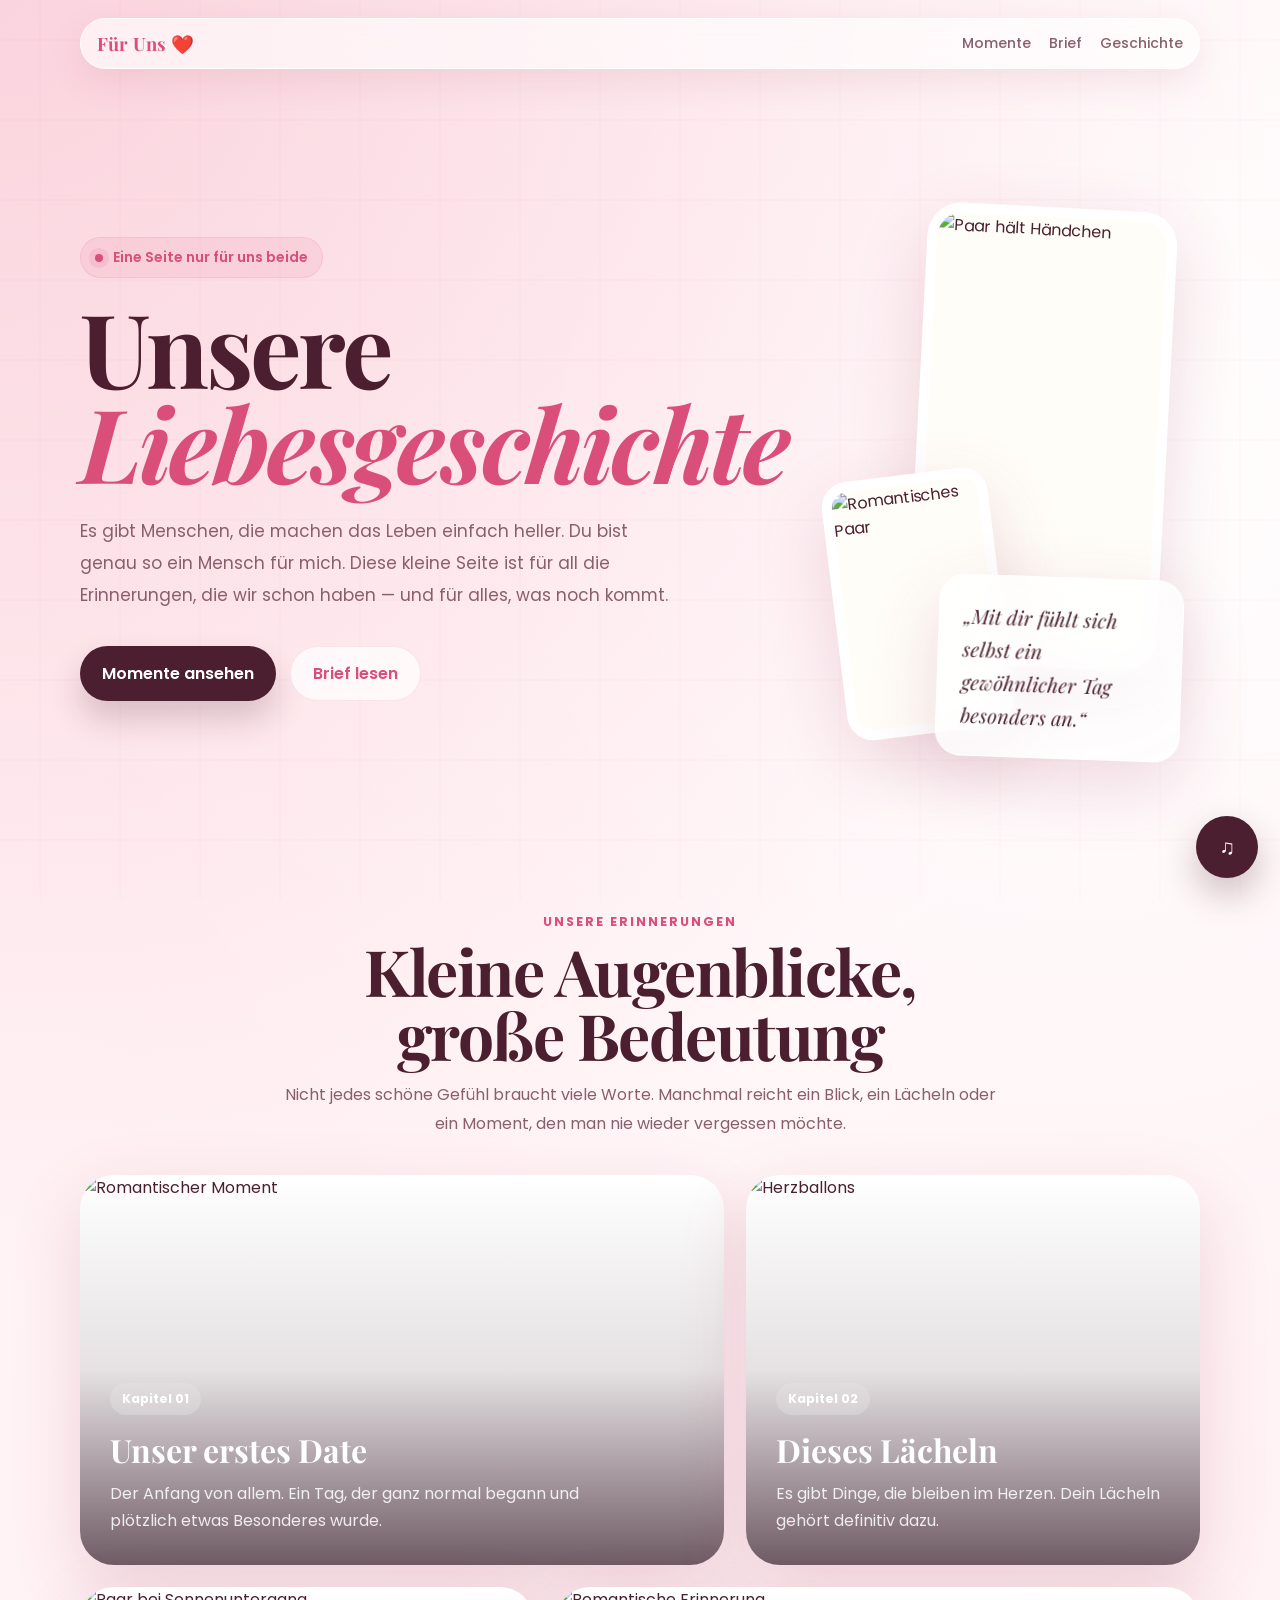
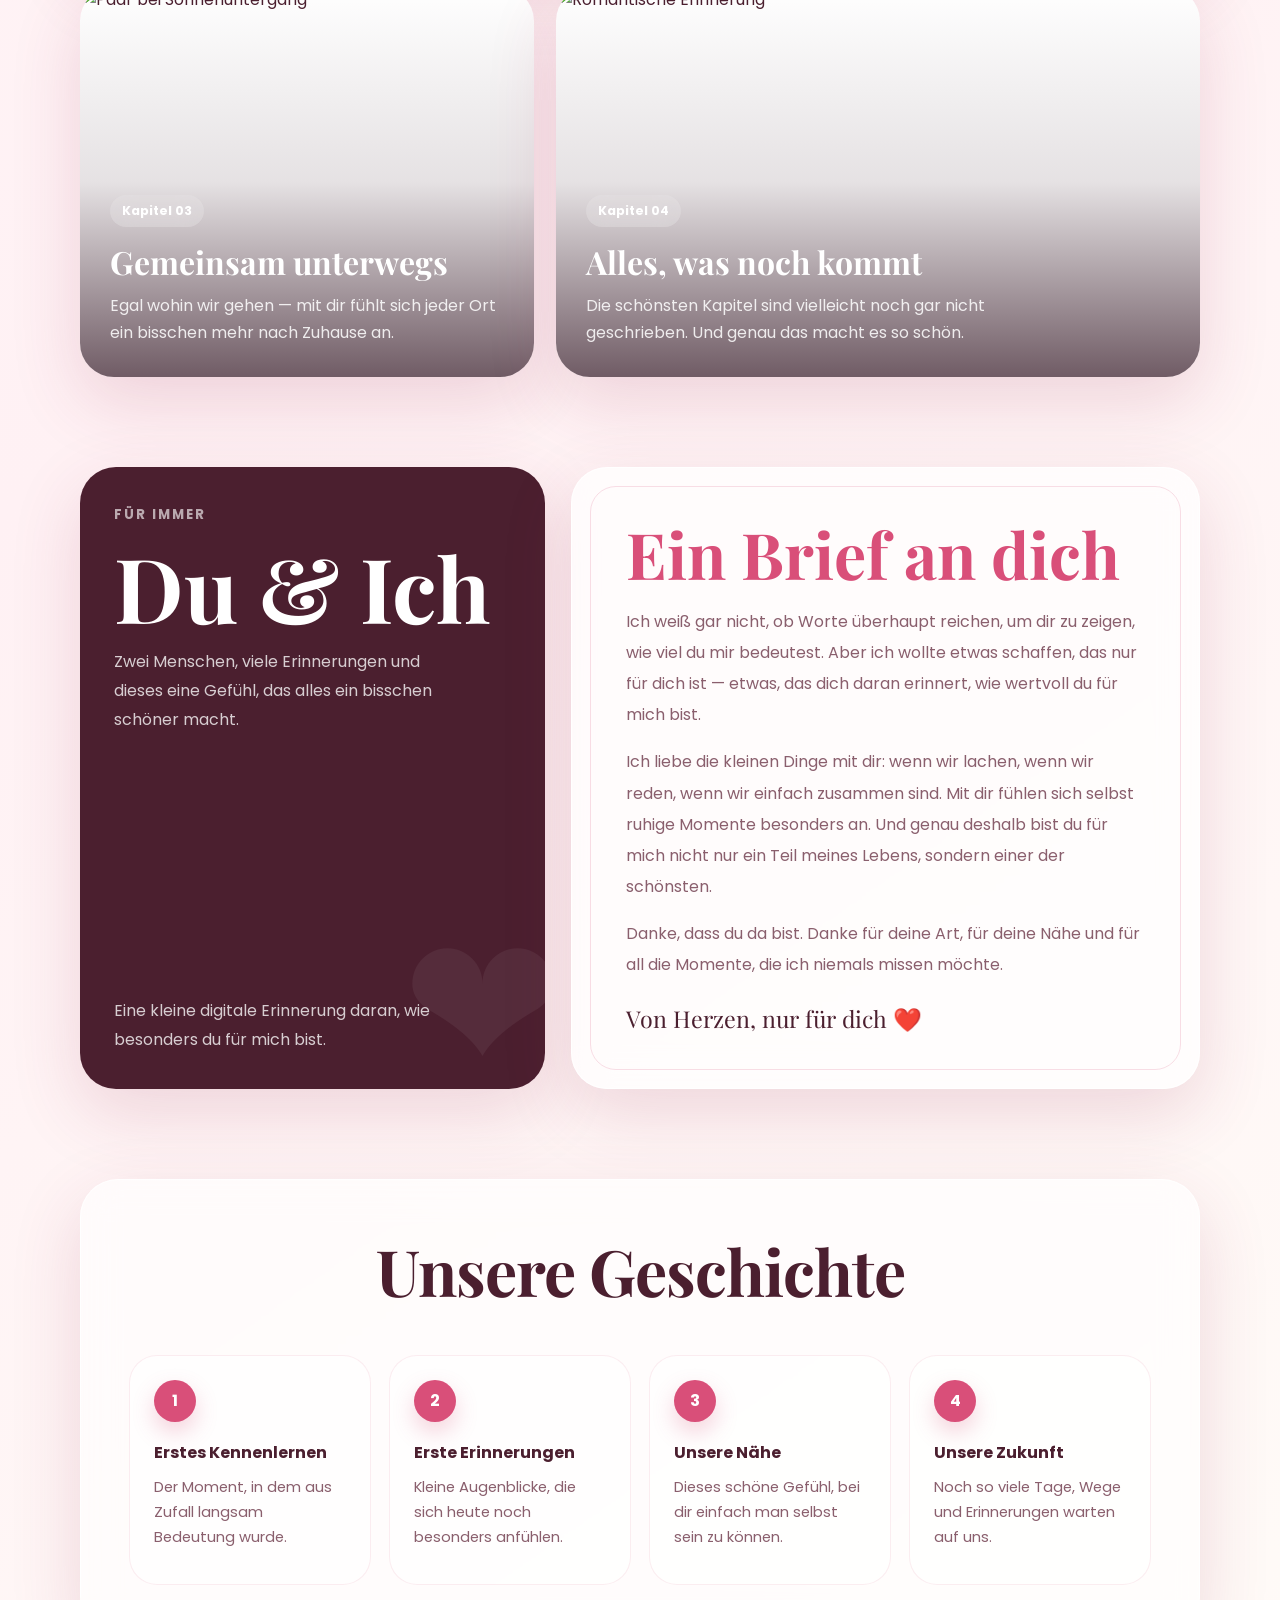
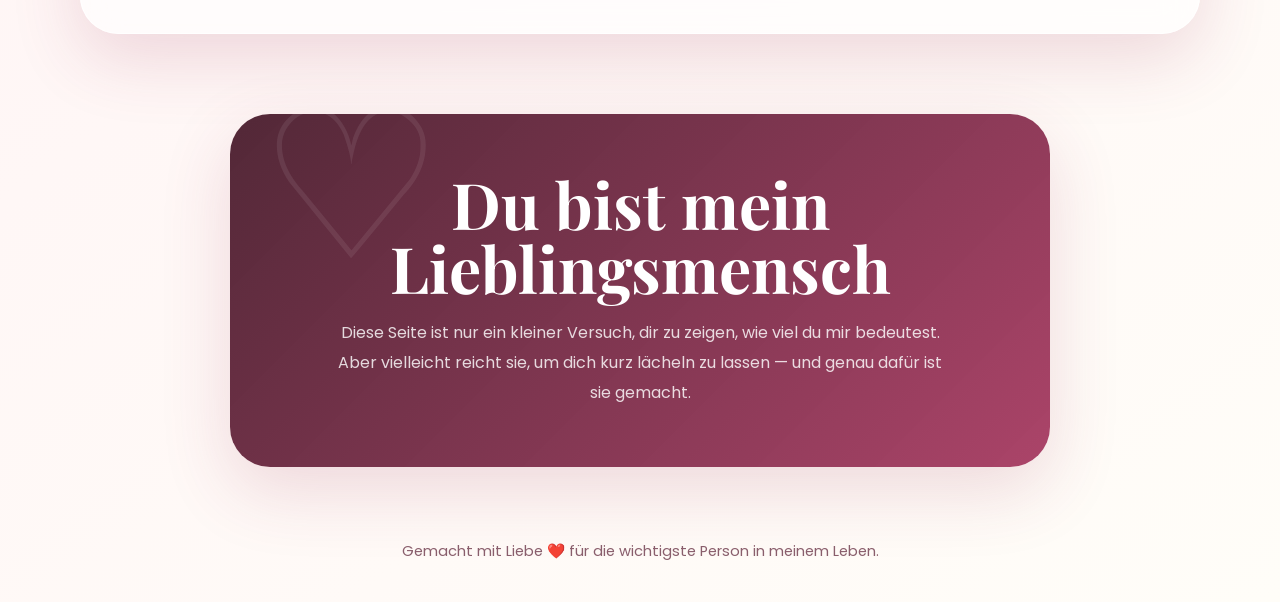
==== index.html @ 3ebf83e0 "Add files via upload" ====
<!DOCTYPE html>
<html lang="de">
<head>
  <meta charset="UTF-8" />
  <meta name="viewport" content="width=device-width, initial-scale=1.0" />
  <title>Für Uns</title>

  <link rel="preconnect" href="https://fonts.googleapis.com">
  <link rel="preconnect" href="https://fonts.gstatic.com" crossorigin>
  <link href="https://fonts.googleapis.com/css2?family=Playfair+Display:wght@500;600;700&family=Poppins:wght@300;400;500;600&display=swap" rel="stylesheet">
  <link rel="stylesheet" href="./style.css">
</head>
<body>

  <div class="hearts" id="hearts"></div>

  <main class="page">
    <nav class="nav">
      <div class="brand">Für Uns ❤️</div>
      <div class="links">
        <a href="#momente">Momente</a>
        <a href="#brief">Brief</a>
        <a href="#geschichte">Geschichte</a>
      </div>
    </nav>

    <section class="hero">
      <div class="hero-text">
        <div class="small-title">Eine Seite nur für uns beide</div>
        <h1>Unsere <span>Liebesgeschichte</span></h1>
        <p>
          Es gibt Menschen, die machen das Leben einfach heller. Du bist genau so ein Mensch für mich.
          Diese kleine Seite ist für all die Erinnerungen, die wir schon haben — und für alles, was noch kommt.
        </p>
        <div class="hero-buttons">
          <a href="#momente" class="button primary">Momente ansehen</a>
          <a href="#brief" class="button secondary">Brief lesen</a>
        </div>
      </div>

      <div class="hero-visual" aria-label="Romantische Bildercollage">
        <div class="photo-main">
          <img src="https://images.unsplash.com/photo-1516589178581-6cd7833ae3b2?q=80&w=1200&auto=format&fit=crop" alt="Paar hält Händchen">
        </div>
        <div class="photo-small">
          <img src="https://images.unsplash.com/photo-1494774157365-9e04c6720e47?q=80&w=1200&auto=format&fit=crop" alt="Romantisches Paar">
        </div>
        <div class="quote-card">
          <p>„Mit dir fühlt sich selbst ein gewöhnlicher Tag besonders an.“</p>
        </div>
      </div>
    </section>

    <section id="momente" class="section-head">
      <div class="label">Unsere Erinnerungen</div>
      <h2>Kleine Augenblicke, große Bedeutung</h2>
      <p>
        Nicht jedes schöne Gefühl braucht viele Worte. Manchmal reicht ein Blick, ein Lächeln oder ein Moment,
        den man nie wieder vergessen möchte.
      </p>
    </section>

    <section class="memories">
      <article class="memory">
        <img src="https://images.unsplash.com/photo-1524504388940-b1c1722653e1?q=80&w=1200&auto=format&fit=crop" alt="Romantischer Moment">
        <div class="memory-content">
          <span>Kapitel 01</span>
          <h3>Unser erstes Date</h3>
          <p>Der Anfang von allem. Ein Tag, der ganz normal begann und plötzlich etwas Besonderes wurde.</p>
        </div>
      </article>

      <article class="memory">
        <img src="https://images.unsplash.com/photo-1518199266791-5375a83190b7?q=80&w=1200&auto=format&fit=crop" alt="Herzballons">
        <div class="memory-content">
          <span>Kapitel 02</span>
          <h3>Dieses Lächeln</h3>
          <p>Es gibt Dinge, die bleiben im Herzen. Dein Lächeln gehört definitiv dazu.</p>
        </div>
      </article>

      <article class="memory">
        <img src="https://images.unsplash.com/photo-1501901609772-df0848060b33?q=80&w=1200&auto=format&fit=crop" alt="Paar bei Sonnenuntergang">
        <div class="memory-content">
          <span>Kapitel 03</span>
          <h3>Gemeinsam unterwegs</h3>
          <p>Egal wohin wir gehen — mit dir fühlt sich jeder Ort ein bisschen mehr nach Zuhause an.</p>
        </div>
      </article>

      <article class="memory">
        <img src="https://images.unsplash.com/photo-1519741497674-611481863552?q=80&w=1200&auto=format&fit=crop" alt="Romantische Erinnerung">
        <div class="memory-content">
          <span>Kapitel 04</span>
          <h3>Alles, was noch kommt</h3>
          <p>Die schönsten Kapitel sind vielleicht noch gar nicht geschrieben. Und genau das macht es so schön.</p>
        </div>
      </article>
    </section>

    <section id="brief" class="letter-wrap">
      <aside class="date-card">
        <div>
          <small>Für immer</small>
          <h2>Du & Ich</h2>
          <p>
            Zwei Menschen, viele Erinnerungen und dieses eine Gefühl, das alles ein bisschen schöner macht.
          </p>
        </div>
        <p>Eine kleine digitale Erinnerung daran, wie besonders du für mich bist.</p>
      </aside>

      <article class="letter">
        <h2>Ein Brief an dich</h2>
        <p>
          Ich weiß gar nicht, ob Worte überhaupt reichen, um dir zu zeigen, wie viel du mir bedeutest.
          Aber ich wollte etwas schaffen, das nur für dich ist — etwas, das dich daran erinnert,
          wie wertvoll du für mich bist.
        </p>
        <p>
          Ich liebe die kleinen Dinge mit dir: wenn wir lachen, wenn wir reden, wenn wir einfach zusammen sind.
          Mit dir fühlen sich selbst ruhige Momente besonders an. Und genau deshalb bist du für mich nicht nur ein Teil meines Lebens,
          sondern einer der schönsten.
        </p>
        <p>
          Danke, dass du da bist. Danke für deine Art, für deine Nähe und für all die Momente,
          die ich niemals missen möchte.
        </p>
        <div class="signature">Von Herzen, nur für dich ❤️</div>
      </article>
    </section>

    <section id="geschichte" class="timeline">
      <h2>Unsere Geschichte</h2>
      <div class="steps">
        <div class="step">
          <strong>1</strong>
          <h3>Erstes Kennenlernen</h3>
          <p>Der Moment, in dem aus Zufall langsam Bedeutung wurde.</p>
        </div>
        <div class="step">
          <strong>2</strong>
          <h3>Erste Erinnerungen</h3>
          <p>Kleine Augenblicke, die sich heute noch besonders anfühlen.</p>
        </div>
        <div class="step">
          <strong>3</strong>
          <h3>Unsere Nähe</h3>
          <p>Dieses schöne Gefühl, bei dir einfach man selbst sein zu können.</p>
        </div>
        <div class="step">
          <strong>4</strong>
          <h3>Unsere Zukunft</h3>
          <p>Noch so viele Tage, Wege und Erinnerungen warten auf uns.</p>
        </div>
      </div>
    </section>

    <section class="final-message">
      <h2>Du bist mein Lieblingsmensch</h2>
      <p>
        Diese Seite ist nur ein kleiner Versuch, dir zu zeigen, wie viel du mir bedeutest.
        Aber vielleicht reicht sie, um dich kurz lächeln zu lassen — und genau dafür ist sie gemacht.
      </p>
    </section>

    <footer>
      Gemacht mit Liebe ❤️ für die wichtigste Person in meinem Leben.
    </footer>
  </main>

  <button class="music-btn" id="musicBtn" onclick="toggleMusic()" aria-label="Musik abspielen oder pausieren">♫</button>

  <audio id="bgMusic" loop>
    <!-- Beispiel: <source src="musik.mp3" type="audio/mp3"> -->
    <source src="" type="audio/mp3">
  </audio>

<script src="./script.js"></script>

</body>
</html>
---- style.css ----
* {
      margin: 0;
      padding: 0;
      box-sizing: border-box;
    }

    :root {
      --bg: #fff7f8;
      --cream: #fffdf8;
      --rose: #f7b7c8;
      --rose-dark: #d94f79;
      --wine: #4b1f2f;
      --muted: #8a5f6d;
      --card: rgba(255, 255, 255, 0.72);
      --line: rgba(217, 79, 121, 0.18);
      --shadow: 0 24px 70px rgba(150, 45, 82, 0.16);
    }

    html {
      scroll-behavior: smooth;
    }

    body {
      font-family: 'Poppins', sans-serif;
      color: var(--wine);
      background:
        radial-gradient(circle at top left, rgba(247,183,200,0.55), transparent 32%),
        radial-gradient(circle at 85% 12%, rgba(255,255,255,0.9), transparent 30%),
        linear-gradient(145deg, #fff7f8 0%, #fff1f4 45%, #fffdf8 100%);
      min-height: 100vh;
      overflow-x: hidden;
    }

    body::before {
      content: "";
      position: fixed;
      inset: 0;
      background-image: url("data:image/svg+xml,%3Csvg width='80' height='80' viewBox='0 0 80 80' xmlns='http://www.w3.org/2000/svg'%3E%3Cg fill='none' stroke='%23d94f79' stroke-opacity='0.08'%3E%3Cpath d='M0 40h80M40 0v80'/%3E%3C/g%3E%3C/svg%3E");
      pointer-events: none;
      opacity: 0.65;
      z-index: 0;
    }

    .hearts {
      position: fixed;
      inset: 0;
      pointer-events: none;
      overflow: hidden;
      z-index: 1;
    }

    .heart {
      position: absolute;
      bottom: -50px;
      color: rgba(217, 79, 121, 0.28);
      animation: heartFloat linear forwards;
      filter: blur(0.1px);
    }

    @keyframes heartFloat {
      0% {
        transform: translateY(0) translateX(0) scale(0.7) rotate(0deg);
        opacity: 0;
      }
      14% { opacity: 1; }
      100% {
        transform: translateY(-110vh) translateX(var(--move)) scale(1.35) rotate(35deg);
        opacity: 0;
      }
    }

    .page {
      width: min(1120px, 92%);
      margin: 0 auto;
      position: relative;
      z-index: 2;
    }

    .nav {
      position: sticky;
      top: 18px;
      z-index: 10;
      margin-top: 18px;
      padding: 12px 16px;
      display: flex;
      justify-content: space-between;
      align-items: center;
      border-radius: 999px;
      background: rgba(255, 255, 255, 0.62);
      backdrop-filter: blur(18px);
      border: 1px solid rgba(255,255,255,0.85);
      box-shadow: 0 12px 35px rgba(150,45,82,0.10);
    }

    .brand {
      font-family: 'Playfair Display', serif;
      color: var(--rose-dark);
      font-size: 1.15rem;
      font-weight: 700;
      letter-spacing: 0.2px;
    }

    .links {
      display: flex;
      gap: 18px;
      font-size: 0.88rem;
    }

    .links a {
      text-decoration: none;
      color: var(--muted);
      font-weight: 500;
      transition: 0.25s ease;
    }

    .links a:hover {
      color: var(--rose-dark);
    }

    .hero {
      min-height: calc(100vh - 90px);
      display: grid;
      grid-template-columns: 1.05fr 0.95fr;
      align-items: center;
      gap: 46px;
      padding: 72px 0 82px;
    }

    .hero-text {
      animation: fadeUp 0.9s ease both;
    }

    .small-title {
      display: inline-flex;
      align-items: center;
      gap: 10px;
      padding: 9px 14px;
      background: rgba(217,79,121,0.09);
      border: 1px solid rgba(217,79,121,0.12);
      border-radius: 999px;
      color: var(--rose-dark);
      font-size: 0.88rem;
      font-weight: 600;
      margin-bottom: 22px;
    }

    .small-title::before {
      content: "";
      width: 8px;
      height: 8px;
      border-radius: 50%;
      background: var(--rose-dark);
      box-shadow: 0 0 0 6px rgba(217,79,121,0.12);
    }

    h1 {
      font-family: 'Playfair Display', serif;
      font-size: clamp(3.6rem, 8vw, 7.6rem);
      line-height: 0.92;
      letter-spacing: -3px;
      color: var(--wine);
      margin-bottom: 26px;
    }

    h1 span {
      display: block;
      color: var(--rose-dark);
      font-style: italic;
    }

    .hero-text p {
      max-width: 600px;
      font-size: 1.06rem;
      line-height: 1.9;
      color: var(--muted);
      margin-bottom: 34px;
    }

    .hero-buttons {
      display: flex;
      gap: 14px;
      flex-wrap: wrap;
    }

    .button {
      border: 0;
      text-decoration: none;
      cursor: pointer;
      border-radius: 999px;
      padding: 14px 22px;
      font-weight: 600;
      transition: 0.25s ease;
      display: inline-flex;
      align-items: center;
      gap: 9px;
    }

    .button.primary {
      background: var(--wine);
      color: white;
      box-shadow: 0 18px 32px rgba(75,31,47,0.20);
    }

    .button.secondary {
      background: rgba(255,255,255,0.72);
      color: var(--rose-dark);
      border: 1px solid rgba(217,79,121,0.12);
    }

    .button:hover {
      transform: translateY(-3px);
    }

    .hero-visual {
      position: relative;
      min-height: 600px;
      animation: fadeIn 1.1s ease both 0.2s;
    }

    .photo-main,
    .photo-small,
    .quote-card {
      position: absolute;
      background: var(--cream);
      box-shadow: var(--shadow);
      border: 10px solid #fff;
    }

    .photo-main {
      width: 72%;
      height: 460px;
      right: 4%;
      top: 38px;
      border-radius: 34px;
      overflow: hidden;
      transform: rotate(3deg);
    }

    .photo-main img,
    .photo-small img {
      width: 100%;
      height: 100%;
      object-fit: cover;
      display: block;
    }

    .photo-small {
      width: 48%;
      height: 260px;
      left: 0;
      bottom: 35px;
      border-radius: 26px;
      overflow: hidden;
      transform: rotate(-7deg);
    }

    .quote-card {
      width: 245px;
      right: 0;
      bottom: 10px;
      border-radius: 26px;
      padding: 24px;
      border-width: 1px;
      background: rgba(255,255,255,0.78);
      backdrop-filter: blur(16px);
      transform: rotate(2deg);
    }

    .quote-card p {
      color: var(--wine);
      line-height: 1.65;
      font-family: 'Playfair Display', serif;
      font-size: 1.25rem;
      font-style: italic;
    }

    .section-head {
      margin: 34px auto 36px;
      text-align: center;
      max-width: 720px;
    }

    .section-head .label {
      color: var(--rose-dark);
      font-weight: 700;
      text-transform: uppercase;
      letter-spacing: 2px;
      font-size: 0.78rem;
    }

    .section-head h2 {
      margin-top: 8px;
      font-family: 'Playfair Display', serif;
      font-size: clamp(2.4rem, 5vw, 4.7rem);
      line-height: 1;
      letter-spacing: -1.5px;
    }

    .section-head p {
      margin-top: 14px;
      color: var(--muted);
      line-height: 1.8;
    }

    .memories {
      display: grid;
      grid-template-columns: repeat(12, 1fr);
      gap: 22px;
      margin-bottom: 90px;
    }

    .memory {
      min-height: 390px;
      border-radius: 34px;
      overflow: hidden;
      position: relative;
      box-shadow: var(--shadow);
      background: #fff;
      isolation: isolate;
    }

    .memory:nth-child(1) { grid-column: span 7; }
    .memory:nth-child(2) { grid-column: span 5; }
    .memory:nth-child(3) { grid-column: span 5; }
    .memory:nth-child(4) { grid-column: span 7; }

    .memory img {
      position: absolute;
      inset: 0;
      width: 100%;
      height: 100%;
      object-fit: cover;
      transition: transform 0.7s ease;
      z-index: -2;
    }

    .memory::before {
      content: "";
      position: absolute;
      inset: 0;
      background: linear-gradient(to top, rgba(44,14,28,0.68), rgba(44,14,28,0.12), transparent);
      z-index: -1;
    }

    .memory:hover img {
      transform: scale(1.07);
    }

    .memory-content {
      height: 100%;
      display: flex;
      flex-direction: column;
      justify-content: flex-end;
      padding: 30px;
      color: white;
    }

    .memory-content span {
      width: fit-content;
      padding: 7px 12px;
      border-radius: 999px;
      background: rgba(255,255,255,0.18);
      backdrop-filter: blur(12px);
      font-size: 0.78rem;
      font-weight: 700;
      margin-bottom: 13px;
    }

    .memory-content h3 {
      font-family: 'Playfair Display', serif;
      font-size: 2rem;
      margin-bottom: 9px;
    }

    .memory-content p {
      max-width: 470px;
      color: rgba(255,255,255,0.86);
      line-height: 1.7;
    }

    .letter-wrap {
      margin: 20px 0 90px;
      display: grid;
      grid-template-columns: 0.85fr 1.15fr;
      gap: 26px;
      align-items: stretch;
    }

    .date-card {
      border-radius: 36px;
      padding: 34px;
      background: var(--wine);
      color: white;
      box-shadow: var(--shadow);
      position: relative;
      overflow: hidden;
      min-height: 430px;
      display: flex;
      flex-direction: column;
      justify-content: space-between;
    }

    .date-card::after {
      content: "❤";
      position: absolute;
      right: -18px;
      bottom: -60px;
      font-size: 12rem;
      color: rgba(255,255,255,0.06);
    }

    .date-card small {
      color: rgba(255,255,255,0.62);
      text-transform: uppercase;
      letter-spacing: 2px;
      font-weight: 700;
    }

    .date-card h2 {
      font-family: 'Playfair Display', serif;
      font-size: clamp(3.4rem, 7vw, 5.6rem);
      line-height: 0.92;
      margin: 20px 0;
    }

    .date-card p {
      color: rgba(255,255,255,0.78);
      line-height: 1.8;
      max-width: 320px;
    }

    .letter {
      border-radius: 36px;
      padding: clamp(30px, 5vw, 54px);
      background: rgba(255,255,255,0.72);
      backdrop-filter: blur(18px);
      border: 1px solid rgba(255,255,255,0.86);
      box-shadow: var(--shadow);
      position: relative;
    }

    .letter::before {
      content: "";
      position: absolute;
      inset: 18px;
      border: 1px solid var(--line);
      border-radius: 26px;
      pointer-events: none;
    }

    .letter h2 {
      font-family: 'Playfair Display', serif;
      font-size: clamp(2.4rem, 5vw, 4.2rem);
      line-height: 1;
      margin-bottom: 20px;
      color: var(--rose-dark);
    }

    .letter p {
      color: var(--muted);
      line-height: 1.95;
      margin-bottom: 16px;
      position: relative;
      z-index: 1;
    }

    .signature {
      margin-top: 22px;
      font-family: 'Playfair Display', serif;
      font-size: 1.45rem;
      color: var(--wine);
      position: relative;
      z-index: 1;
    }

    .timeline {
      margin: 0 0 80px;
      padding: 48px;
      border-radius: 38px;
      background: rgba(255,255,255,0.62);
      backdrop-filter: blur(18px);
      border: 1px solid rgba(255,255,255,0.84);
      box-shadow: var(--shadow);
    }

    .timeline h2 {
      font-family: 'Playfair Display', serif;
      text-align: center;
      font-size: clamp(2.5rem, 5vw, 4.6rem);
      margin-bottom: 42px;
      letter-spacing: -1px;
    }

    .steps {
      display: grid;
      grid-template-columns: repeat(4, 1fr);
      gap: 18px;
    }

    .step {
      position: relative;
      padding: 24px;
      min-height: 230px;
      border-radius: 28px;
      background: rgba(255,255,255,0.68);
      border: 1px solid rgba(217,79,121,0.10);
    }

    .step strong {
      display: grid;
      place-items: center;
      width: 42px;
      height: 42px;
      border-radius: 50%;
      color: white;
      background: var(--rose-dark);
      margin-bottom: 18px;
      box-shadow: 0 10px 22px rgba(217,79,121,0.25);
    }

    .step h3 {
      font-size: 1rem;
      color: var(--wine);
      margin-bottom: 10px;
    }

    .step p {
      color: var(--muted);
      line-height: 1.7;
      font-size: 0.92rem;
    }

    .final-message {
      margin: 0 auto 74px;
      text-align: center;
      max-width: 820px;
      padding: 58px 30px;
      border-radius: 40px;
      background: linear-gradient(135deg, rgba(75,31,47,0.96), rgba(164,52,92,0.92));
      color: white;
      box-shadow: var(--shadow);
      position: relative;
      overflow: hidden;
    }

    .final-message::before {
      content: "♡";
      position: absolute;
      left: 28px;
      top: -32px;
      color: rgba(255,255,255,0.08);
      font-size: 13rem;
      line-height: 1;
    }

    .final-message h2 {
      font-family: 'Playfair Display', serif;
      font-size: clamp(2.5rem, 5vw, 4.5rem);
      line-height: 1;
      margin-bottom: 18px;
      position: relative;
    }

    .final-message p {
      color: rgba(255,255,255,0.82);
      line-height: 1.9;
      position: relative;
      max-width: 620px;
      margin: auto;
    }

    footer {
      text-align: center;
      color: var(--muted);
      padding: 0 0 40px;
      font-size: 0.92rem;
    }

    .music-btn {
      position: fixed;
      right: 22px;
      bottom: 22px;
      z-index: 20;
      width: 62px;
      height: 62px;
      border-radius: 50%;
      border: 0;
      cursor: pointer;
      background: var(--wine);
      color: white;
      font-size: 1.3rem;
      box-shadow: 0 16px 36px rgba(75,31,47,0.28);
      transition: 0.25s ease;
    }

    .music-btn:hover {
      transform: translateY(-4px) scale(1.04);
      background: var(--rose-dark);
    }

    .music-btn.playing {
      animation: pulse 1.4s infinite;
    }

    @keyframes pulse {
      0%, 100% { box-shadow: 0 16px 36px rgba(75,31,47,0.28); }
      50% { box-shadow: 0 16px 50px rgba(217,79,121,0.55); }
    }

    @keyframes fadeUp {
      from { opacity: 0; transform: translateY(28px); }
      to { opacity: 1; transform: translateY(0); }
    }

    @keyframes fadeIn {
      from { opacity: 0; transform: scale(0.96); }
      to { opacity: 1; transform: scale(1); }
    }

    @media (max-width: 1000px) {
      .hero {
        grid-template-columns: 1fr;
        gap: 20px;
        padding-top: 58px;
      }

      .hero-visual {
        min-height: 520px;
      }

      .memory:nth-child(n) {
        grid-column: span 6;
      }

      .letter-wrap {
        grid-template-columns: 1fr;
      }

      .steps {
        grid-template-columns: repeat(2, 1fr);
      }
    }

    @media (max-width: 680px) {
      .page {
        width: min(94%, 1120px);
      }

      .nav {
        align-items: flex-start;
        flex-direction: column;
        border-radius: 26px;
      }

      .links {
        width: 100%;
        justify-content: space-between;
        gap: 8px;
        font-size: 0.8rem;
      }

      h1 {
        letter-spacing: -1.5px;
      }

      .hero {
        min-height: auto;
        padding: 46px 0 58px;
      }

      .hero-visual {
        min-height: 430px;
      }

      .photo-main {
        width: 82%;
        height: 330px;
        right: 0;
      }

      .photo-small {
        width: 55%;
        height: 190px;
        bottom: 28px;
      }

      .quote-card {
        width: 210px;
        padding: 18px;
      }

      .quote-card p {
        font-size: 1.05rem;
      }

      .memory:nth-child(n) {
        grid-column: span 12;
      }

      .memory {
        min-height: 330px;
        border-radius: 28px;
      }

      .letter,
      .date-card,
      .timeline,
      .final-message {
        border-radius: 28px;
      }

      .timeline {
        padding: 28px;
      }

      .steps {
        grid-template-columns: 1fr;
      }

      .music-btn {
        width: 56px;
        height: 56px;
      }
    }
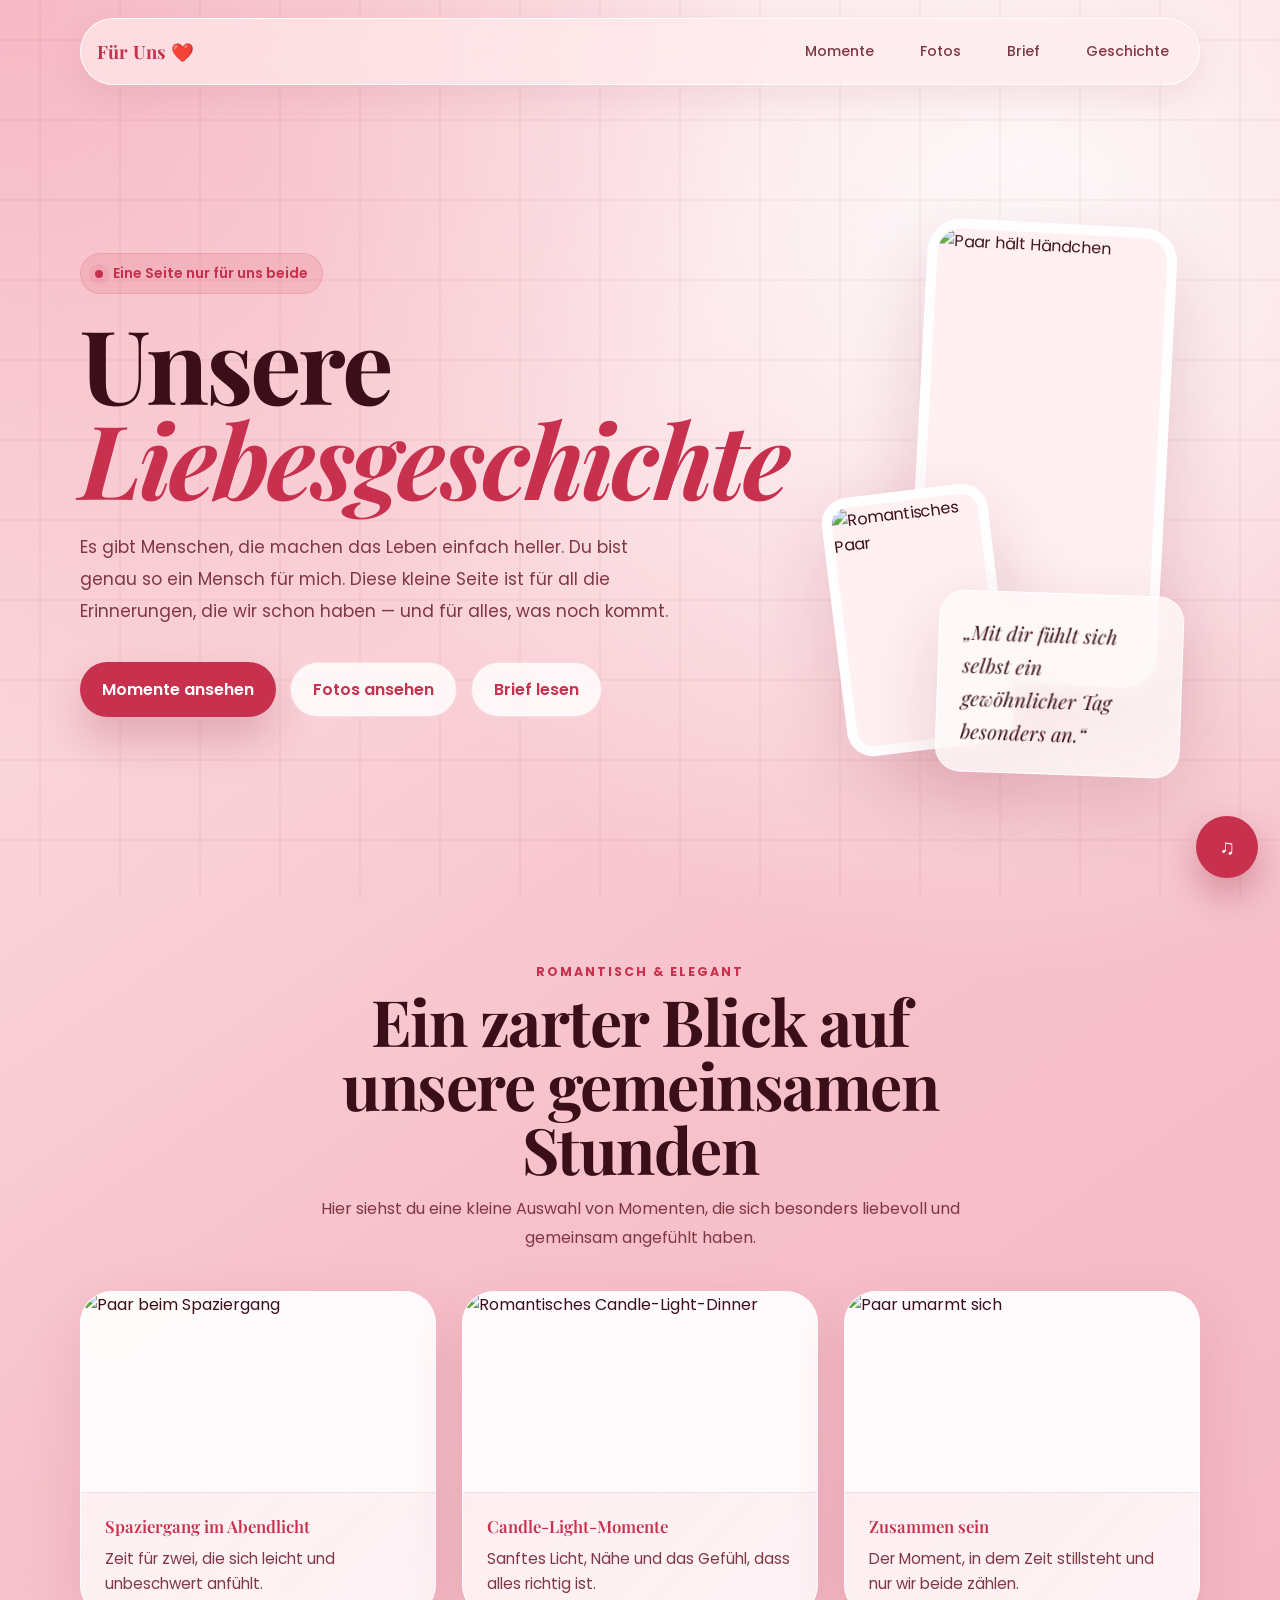
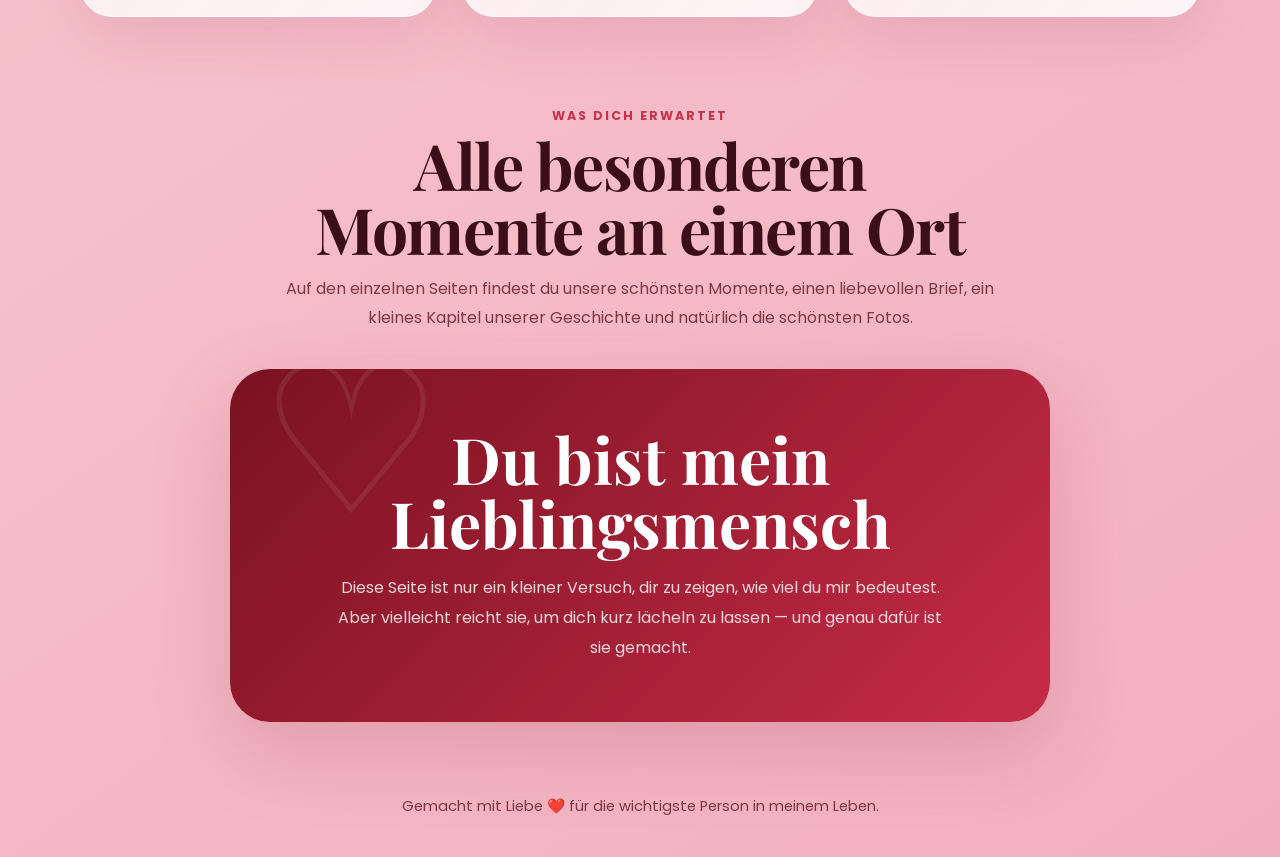
==== commit fd8bfae0: "Seite überarbeitet mit Menubar und neue Unterseiten" ====
--- a/index.html
+++ b/index.html
@@ -18,9 +18,10 @@
     <nav class="nav">
       <div class="brand">Für Uns ❤️</div>
       <div class="links">
-        <a href="#momente">Momente</a>
-        <a href="#brief">Brief</a>
-        <a href="#geschichte">Geschichte</a>
+        <a href="./moments.html">Momente</a>
+        <a href="./photos.html">Fotos</a>
+        <a href="./brief.html">Brief</a>
+        <a href="./story.html">Geschichte</a>
       </div>
     </nav>
 
@@ -33,17 +34,18 @@
           Diese kleine Seite ist für all die Erinnerungen, die wir schon haben — und für alles, was noch kommt.
         </p>
         <div class="hero-buttons">
-          <a href="#momente" class="button primary">Momente ansehen</a>
-          <a href="#brief" class="button secondary">Brief lesen</a>
+          <a href="./moments.html" class="button primary">Momente ansehen</a>
+          <a href="./photos.html" class="button secondary">Fotos ansehen</a>
+          <a href="./brief.html" class="button secondary">Brief lesen</a>
         </div>
       </div>
 
       <div class="hero-visual" aria-label="Romantische Bildercollage">
         <div class="photo-main">
-          <img src="https://images.unsplash.com/photo-1516589178581-6cd7833ae3b2?q=80&w=1200&auto=format&fit=crop" alt="Paar hält Händchen">
+          <img src="https://images.unsplash.com/photo-1516589178581-6cd7833ae3b2?q=80&w=1200&auto=format&fit=crop" alt="Paar hält Händchen" loading="lazy" decoding="async">
         </div>
         <div class="photo-small">
-          <img src="https://images.unsplash.com/photo-1494774157365-9e04c6720e47?q=80&w=1200&auto=format&fit=crop" alt="Romantisches Paar">
+          <img src="https://images.unsplash.com/photo-1494774157365-9e04c6720e47?q=80&w=1200&auto=format&fit=crop" alt="Romantisches Paar" loading="lazy" decoding="async">
         </div>
         <div class="quote-card">
           <p>„Mit dir fühlt sich selbst ein gewöhnlicher Tag besonders an.“</p>
@@ -51,109 +53,44 @@
       </div>
     </section>
 
-    <section id="momente" class="section-head">
-      <div class="label">Unsere Erinnerungen</div>
-      <h2>Kleine Augenblicke, große Bedeutung</h2>
-      <p>
-        Nicht jedes schöne Gefühl braucht viele Worte. Manchmal reicht ein Blick, ein Lächeln oder ein Moment,
-        den man nie wieder vergessen möchte.
-      </p>
+    <section class="intro-gallery">
+      <div class="section-head">
+        <div class="label">Romantisch & Elegant</div>
+        <h2>Ein zarter Blick auf unsere gemeinsamen Stunden</h2>
+        <p>Hier siehst du eine kleine Auswahl von Momenten, die sich besonders liebevoll und gemeinsam angefühlt haben.</p>
+      </div>
+      <div class="gallery-grid">
+        <article class="intro-card">
+          <img src="https://images.unsplash.com/photo-1517841905240-472988babdf9?q=80&w=1200&auto=format&fit=crop" alt="Paar beim Spaziergang" loading="lazy" decoding="async">
+          <div class="intro-label">
+            <strong>Spaziergang im Abendlicht</strong>
+            Zeit für zwei, die sich leicht und unbeschwert anfühlt.
+          </div>
+        </article>
+        <article class="intro-card">
+          <img src="https://images.unsplash.com/photo-1500530855697-b586d89ba3ee?q=80&w=1200&auto=format&fit=crop" alt="Romantisches Candle-Light-Dinner" loading="lazy" decoding="async">
+          <div class="intro-label">
+            <strong>Candle-Light-Momente</strong>
+            Sanftes Licht, Nähe und das Gefühl, dass alles richtig ist.
+          </div>
+        </article>
+        <article class="intro-card">
+          <img src="https://images.unsplash.com/photo-1515879218367-8466d910aaa4?q=80&w=1200&auto=format&fit=crop" alt="Paar umarmt sich" loading="lazy" decoding="async">
+          <div class="intro-label">
+            <strong>Zusammen sein</strong>
+            Der Moment, in dem Zeit stillsteht und nur wir beide zählen.
+          </div>
+        </article>
+      </div>
     </section>
 
-    <section class="memories">
-      <article class="memory">
-        <img src="https://images.unsplash.com/photo-1524504388940-b1c1722653e1?q=80&w=1200&auto=format&fit=crop" alt="Romantischer Moment">
-        <div class="memory-content">
-          <span>Kapitel 01</span>
-          <h3>Unser erstes Date</h3>
-          <p>Der Anfang von allem. Ein Tag, der ganz normal begann und plötzlich etwas Besonderes wurde.</p>
-        </div>
-      </article>
-
-      <article class="memory">
-        <img src="https://images.unsplash.com/photo-1518199266791-5375a83190b7?q=80&w=1200&auto=format&fit=crop" alt="Herzballons">
-        <div class="memory-content">
-          <span>Kapitel 02</span>
-          <h3>Dieses Lächeln</h3>
-          <p>Es gibt Dinge, die bleiben im Herzen. Dein Lächeln gehört definitiv dazu.</p>
-        </div>
-      </article>
-
-      <article class="memory">
-        <img src="https://images.unsplash.com/photo-1501901609772-df0848060b33?q=80&w=1200&auto=format&fit=crop" alt="Paar bei Sonnenuntergang">
-        <div class="memory-content">
-          <span>Kapitel 03</span>
-          <h3>Gemeinsam unterwegs</h3>
-          <p>Egal wohin wir gehen — mit dir fühlt sich jeder Ort ein bisschen mehr nach Zuhause an.</p>
-        </div>
-      </article>
-
-      <article class="memory">
-        <img src="https://images.unsplash.com/photo-1519741497674-611481863552?q=80&w=1200&auto=format&fit=crop" alt="Romantische Erinnerung">
-        <div class="memory-content">
-          <span>Kapitel 04</span>
-          <h3>Alles, was noch kommt</h3>
-          <p>Die schönsten Kapitel sind vielleicht noch gar nicht geschrieben. Und genau das macht es so schön.</p>
-        </div>
-      </article>
-    </section>
-
-    <section id="brief" class="letter-wrap">
-      <aside class="date-card">
-        <div>
-          <small>Für immer</small>
-          <h2>Du & Ich</h2>
-          <p>
-            Zwei Menschen, viele Erinnerungen und dieses eine Gefühl, das alles ein bisschen schöner macht.
-          </p>
-        </div>
-        <p>Eine kleine digitale Erinnerung daran, wie besonders du für mich bist.</p>
-      </aside>
-
-      <article class="letter">
-        <h2>Ein Brief an dich</h2>
-        <p>
-          Ich weiß gar nicht, ob Worte überhaupt reichen, um dir zu zeigen, wie viel du mir bedeutest.
-          Aber ich wollte etwas schaffen, das nur für dich ist — etwas, das dich daran erinnert,
-          wie wertvoll du für mich bist.
-        </p>
-        <p>
-          Ich liebe die kleinen Dinge mit dir: wenn wir lachen, wenn wir reden, wenn wir einfach zusammen sind.
-          Mit dir fühlen sich selbst ruhige Momente besonders an. Und genau deshalb bist du für mich nicht nur ein Teil meines Lebens,
-          sondern einer der schönsten.
-        </p>
-        <p>
-          Danke, dass du da bist. Danke für deine Art, für deine Nähe und für all die Momente,
-          die ich niemals missen möchte.
-        </p>
-        <div class="signature">Von Herzen, nur für dich ❤️</div>
-      </article>
-    </section>
-
-    <section id="geschichte" class="timeline">
-      <h2>Unsere Geschichte</h2>
-      <div class="steps">
-        <div class="step">
-          <strong>1</strong>
-          <h3>Erstes Kennenlernen</h3>
-          <p>Der Moment, in dem aus Zufall langsam Bedeutung wurde.</p>
-        </div>
-        <div class="step">
-          <strong>2</strong>
-          <h3>Erste Erinnerungen</h3>
-          <p>Kleine Augenblicke, die sich heute noch besonders anfühlen.</p>
-        </div>
-        <div class="step">
-          <strong>3</strong>
-          <h3>Unsere Nähe</h3>
-          <p>Dieses schöne Gefühl, bei dir einfach man selbst sein zu können.</p>
-        </div>
-        <div class="step">
-          <strong>4</strong>
-          <h3>Unsere Zukunft</h3>
-          <p>Noch so viele Tage, Wege und Erinnerungen warten auf uns.</p>
-        </div>
-      </div>
+    <section class="section-head">
+      <div class="label">Was dich erwartet</div>
+      <h2>Alle besonderen Momente an einem Ort</h2>
+      <p>
+        Auf den einzelnen Seiten findest du unsere schönsten Momente, einen liebevollen Brief,
+        ein kleines Kapitel unserer Geschichte und natürlich die schönsten Fotos.
+      </p>
     </section>
 
     <section class="final-message">
@@ -169,7 +106,7 @@
     </footer>
   </main>
 
-  <button class="music-btn" id="musicBtn" onclick="toggleMusic()" aria-label="Musik abspielen oder pausieren">♫</button>
+  <button class="music-btn" id="musicBtn" onclick="toggleMusic()" aria-label="Musik abspielen oder pausieren" aria-pressed="false">♫</button>
 
   <audio id="bgMusic" loop>
     <!-- Beispiel: <source src="musik.mp3" type="audio/mp3"> -->
--- a/style.css
+++ b/style.css
@@ -5,15 +5,16 @@
     }
 
     :root {
-      --bg: #fff7f8;
-      --cream: #fffdf8;
-      --rose: #f7b7c8;
-      --rose-dark: #d94f79;
-      --wine: #4b1f2f;
-      --muted: #8a5f6d;
-      --card: rgba(255, 255, 255, 0.72);
-      --line: rgba(217, 79, 121, 0.18);
-      --shadow: 0 24px 70px rgba(150, 45, 82, 0.16);
+      --bg: #fde8ea;
+      --cream: #fff1f2;
+      --rose: #f06b84;
+      --rose-dark: #c8314e;
+      --wine: #3b0f1a;
+      --muted: #803744;
+      --card: rgba(255, 238, 240, 0.78);
+      --line: rgba(200, 40, 60, 0.18);
+      --shadow: 0 28px 80px rgba(140, 30, 55, 0.18);
+      --transition: 0.25s;
     }
 
     html {
@@ -24,9 +25,9 @@
       font-family: 'Poppins', sans-serif;
       color: var(--wine);
       background:
-        radial-gradient(circle at top left, rgba(247,183,200,0.55), transparent 32%),
-        radial-gradient(circle at 85% 12%, rgba(255,255,255,0.9), transparent 30%),
-        linear-gradient(145deg, #fff7f8 0%, #fff1f4 45%, #fffdf8 100%);
+        radial-gradient(circle at top left, rgba(240,140,160,0.52), transparent 28%),
+        radial-gradient(circle at 80% 10%, rgba(255,255,255,0.92), transparent 30%),
+        linear-gradient(145deg, #fde8ea 0%, #f7c2cb 45%, #f2b0bf 100%);
       min-height: 100vh;
       overflow-x: hidden;
     }
@@ -35,9 +36,9 @@
       content: "";
       position: fixed;
       inset: 0;
-      background-image: url("data:image/svg+xml,%3Csvg width='80' height='80' viewBox='0 0 80 80' xmlns='http://www.w3.org/2000/svg'%3E%3Cg fill='none' stroke='%23d94f79' stroke-opacity='0.08'%3E%3Cpath d='M0 40h80M40 0v80'/%3E%3C/g%3E%3C/svg%3E");
+      background-image: url("data:image/svg+xml,%3Csvg width='80' height='80' viewBox='0 0 80 80' xmlns='http://www.w3.org/2000/svg'%3E%3Cg fill='none' stroke='%23b02b3a' stroke-opacity='0.12'%3E%3Cpath d='M0 40h80M40 0v80'/%3E%3C/g%3E%3C/svg%3E");
       pointer-events: none;
-      opacity: 0.65;
+      opacity: 0.75;
       z-index: 0;
     }
 
@@ -52,7 +53,7 @@
     .heart {
       position: absolute;
       bottom: -50px;
-      color: rgba(217, 79, 121, 0.28);
+      color: rgba(200, 30, 50, 0.72);
       animation: heartFloat linear forwards;
       filter: blur(0.1px);
     }
@@ -74,19 +75,20 @@
       margin: 0 auto;
       position: relative;
       z-index: 2;
+      padding-top: 18px;
     }
 
     .nav {
       position: sticky;
       top: 18px;
       z-index: 10;
-      margin-top: 18px;
+      margin-top: 0;
       padding: 12px 16px;
       display: flex;
       justify-content: space-between;
       align-items: center;
       border-radius: 999px;
-      background: rgba(255, 255, 255, 0.62);
+      background: rgba(255, 236, 238, 0.68);
       backdrop-filter: blur(18px);
       border: 1px solid rgba(255,255,255,0.85);
       box-shadow: 0 12px 35px rgba(150,45,82,0.10);
@@ -110,11 +112,55 @@
       text-decoration: none;
       color: var(--muted);
       font-weight: 500;
-      transition: 0.25s ease;
-    }
-
-    .links a:hover {
+      padding: 10px 14px;
+      border-radius: 999px;
+      transition: var(--transition) ease;
+    }
+
+    .links a:hover,
+    .links a.active {
       color: var(--rose-dark);
+      background: rgba(240, 100, 130, 0.12);
+    }
+
+    .links a.active {
+      box-shadow: inset 0 0 0 1px rgba(240, 100, 130, 0.18);
+    }
+
+    .page-header {
+      margin: 34px 0 42px;
+      display: grid;
+      grid-template-columns: 1fr auto;
+      gap: 18px;
+      align-items: end;
+    }
+
+    .page-header h1 {
+      font-family: 'Playfair Display', serif;
+      font-size: clamp(2.4rem, 4vw, 3.2rem);
+      line-height: 1.02;
+      margin: 0.15rem 0 0;
+    }
+
+    .back-link {
+      display: inline-flex;
+      align-items: center;
+      justify-content: center;
+      padding: 12px 18px;
+      border-radius: 999px;
+      background: rgba(255,255,255,0.92);
+      border: 1px solid rgba(200,30,50,0.14);
+      color: var(--rose-dark);
+      text-decoration: none;
+      font-weight: 600;
+      font-size: 1rem;
+      transition: transform var(--transition) ease, background var(--transition) ease;
+    }
+
+    .back-link:hover,
+    .back-link:focus-visible {
+      transform: translateY(-2px);
+      background: rgba(255,255,255,1);
     }
 
     .hero {
@@ -135,8 +181,8 @@
       align-items: center;
       gap: 10px;
       padding: 9px 14px;
-      background: rgba(217,79,121,0.09);
-      border: 1px solid rgba(217,79,121,0.12);
+      background: rgba(200,30,50,0.10);
+      border: 1px solid rgba(200,30,50,0.12);
       border-radius: 999px;
       color: var(--rose-dark);
       font-size: 0.88rem;
@@ -189,22 +235,22 @@
       border-radius: 999px;
       padding: 14px 22px;
       font-weight: 600;
-      transition: 0.25s ease;
+      transition: var(--transition) ease;
       display: inline-flex;
       align-items: center;
       gap: 9px;
     }
 
     .button.primary {
-      background: var(--wine);
+      background: var(--rose-dark);
       color: white;
-      box-shadow: 0 18px 32px rgba(75,31,47,0.20);
+      box-shadow: 0 22px 44px rgba(140,20,40,0.22);
     }
 
     .button.secondary {
-      background: rgba(255,255,255,0.72);
+      background: rgba(255,255,255,0.82);
       color: var(--rose-dark);
-      border: 1px solid rgba(217,79,121,0.12);
+      border: 1px solid rgba(200,30,50,0.12);
     }
 
     .button:hover {
@@ -216,6 +262,15 @@
       min-height: 600px;
       animation: fadeIn 1.1s ease both 0.2s;
     }
+
+.hero-visual::after {
+  content: "";
+  position: absolute;
+  inset: 0;
+  pointer-events: none;
+  border-radius: inherit;
+  background: linear-gradient(180deg, rgba(255,240,243,0.05), transparent 40%);
+}
 
     .photo-main,
     .photo-small,
@@ -223,7 +278,7 @@
       position: absolute;
       background: var(--cream);
       box-shadow: var(--shadow);
-      border: 10px solid #fff;
+      border: 10px solid rgba(255,255,255,0.95);
     }
 
     .photo-main {
@@ -261,7 +316,7 @@
       border-radius: 26px;
       padding: 24px;
       border-width: 1px;
-      background: rgba(255,255,255,0.78);
+      background: rgba(255,250,250,0.78);
       backdrop-filter: blur(16px);
       transform: rotate(2deg);
     }
@@ -300,6 +355,63 @@
       margin-top: 14px;
       color: var(--muted);
       line-height: 1.8;
+    }
+
+    .intro-gallery {
+      margin: 68px 0 90px;
+    }
+
+    .gallery-grid {
+      display: grid;
+      grid-template-columns: repeat(auto-fit, minmax(280px, 1fr));
+      gap: 26px;
+      margin-top: 38px;
+    }
+
+    .intro-card {
+      border-radius: 32px;
+      overflow: hidden;
+      background: rgba(255,255,255,0.92);
+      backdrop-filter: blur(12px);
+      border: 1px solid rgba(255,255,255,0.86);
+      box-shadow: 0 20px 60px rgba(140, 30, 55, 0.12);
+      transition: transform var(--transition) ease, box-shadow var(--transition) ease;
+      display: flex;
+      flex-direction: column;
+    }
+
+    .intro-card:hover {
+      transform: translateY(-6px);
+      box-shadow: 0 30px 80px rgba(140, 30, 55, 0.2);
+    }
+
+    .intro-card img {
+      width: 100%;
+      height: 200px;
+      object-fit: cover;
+      display: block;
+    }
+
+    .intro-label {
+      padding: 20px 24px;
+      background: linear-gradient(135deg, rgba(240, 107, 132, 0.08), rgba(217, 79, 121, 0.04));
+      border-top: 1px solid rgba(200, 30, 50, 0.1);
+      flex: 1;
+      display: flex;
+      flex-direction: column;
+      justify-content: center;
+      color: var(--muted);
+      font-size: 0.95rem;
+      line-height: 1.6;
+    }
+
+    .intro-label strong {
+      display: block;
+      margin-bottom: 8px;
+      font-family: 'Playfair Display', serif;
+      font-size: 1.05rem;
+      font-weight: 600;
+      color: var(--rose-dark);
     }
 
     .memories {
@@ -338,7 +450,7 @@
       content: "";
       position: absolute;
       inset: 0;
-      background: linear-gradient(to top, rgba(44,14,28,0.68), rgba(44,14,28,0.12), transparent);
+      background: linear-gradient(to top, rgba(44,14,28,0.78), rgba(44,14,28,0.12), transparent);
       z-index: -1;
     }
 
@@ -359,7 +471,7 @@
       width: fit-content;
       padding: 7px 12px;
       border-radius: 999px;
-      background: rgba(255,255,255,0.18);
+      background: rgba(255,255,255,0.14);
       backdrop-filter: blur(12px);
       font-size: 0.78rem;
       font-weight: 700;
@@ -389,7 +501,7 @@
     .date-card {
       border-radius: 36px;
       padding: 34px;
-      background: var(--wine);
+      background: linear-gradient(180deg, var(--rose-dark), #9a1f35);
       color: white;
       box-shadow: var(--shadow);
       position: relative;
@@ -432,7 +544,7 @@
     .letter {
       border-radius: 36px;
       padding: clamp(30px, 5vw, 54px);
-      background: rgba(255,255,255,0.72);
+      background: rgba(255,249,249,0.76);
       backdrop-filter: blur(18px);
       border: 1px solid rgba(255,255,255,0.86);
       box-shadow: var(--shadow);
@@ -477,7 +589,7 @@
       margin: 0 0 80px;
       padding: 48px;
       border-radius: 38px;
-      background: rgba(255,255,255,0.62);
+      background: rgba(255,245,246,0.72);
       backdrop-filter: blur(18px);
       border: 1px solid rgba(255,255,255,0.84);
       box-shadow: var(--shadow);
@@ -536,7 +648,7 @@
       max-width: 820px;
       padding: 58px 30px;
       border-radius: 40px;
-      background: linear-gradient(135deg, rgba(75,31,47,0.96), rgba(164,52,92,0.92));
+      background: linear-gradient(135deg, #7a1220, #c62b47);
       color: white;
       box-shadow: var(--shadow);
       position: relative;
@@ -586,16 +698,16 @@
       border-radius: 50%;
       border: 0;
       cursor: pointer;
-      background: var(--wine);
+      background: var(--rose-dark);
       color: white;
       font-size: 1.3rem;
-      box-shadow: 0 16px 36px rgba(75,31,47,0.28);
-      transition: 0.25s ease;
+      box-shadow: 0 16px 36px rgba(140,20,40,0.32);
+      transition: var(--transition) ease;
     }
 
     .music-btn:hover {
       transform: translateY(-4px) scale(1.04);
-      background: var(--rose-dark);
+      background: var(--wine);
     }
 
     .music-btn.playing {
@@ -616,6 +728,126 @@
       from { opacity: 0; transform: scale(0.96); }
       to { opacity: 1; transform: scale(1); }
     }
+
+/* Focus styles for keyboard users */
+.links a:focus-visible,
+.button:focus-visible,
+.music-btn:focus-visible,
+a:focus-visible,
+button:focus-visible {
+  outline: 3px solid rgba(217,79,121,0.14);
+  outline-offset: 4px;
+  border-radius: 12px;
+}
+
+.photo-page {
+  width: min(1120px, 92%);
+  margin: 0 auto;
+  padding: 24px 0 80px;
+}
+
+.photo-page .page-header {
+  display: grid;
+  grid-template-columns: 1fr auto;
+  gap: 18px;
+  align-items: end;
+  margin: 28px 0 36px;
+}
+
+.photo-page .page-header h1 {
+  font-family: 'Playfair Display', serif;
+  font-size: clamp(2.2rem, 4vw, 3rem);
+  color: var(--wine);
+  margin: 0;
+}
+
+.photo-page .back-link {
+  display: inline-flex;
+  align-items: center;
+  justify-content: center;
+  padding: 12px 18px;
+  border-radius: 999px;
+  background: rgba(255,255,255,0.92);
+  border: 1px solid rgba(200,30,50,0.14);
+  color: var(--rose-dark);
+  text-decoration: none;
+  font-weight: 600;
+  font-size: 1rem;
+  transition: transform var(--transition) ease, background var(--transition) ease;
+}
+
+.photo-page .back-link:hover,
+.photo-page .back-link:focus-visible {
+  transform: translateY(-2px);
+  background: rgba(255,255,255,1);
+}
+
+.photo-grid {
+  display: grid;
+  grid-template-columns: repeat(auto-fit, minmax(280px, 1fr));
+  gap: 26px;
+}
+
+.photo-card {
+  border-radius: 32px;
+  overflow: hidden;
+  box-shadow: var(--shadow);
+  position: relative;
+  height: 360px;
+  transition: transform var(--transition) ease, box-shadow var(--transition) ease;
+}
+
+.photo-card:hover {
+  transform: translateY(-8px);
+  box-shadow: 0 40px 100px rgba(140, 30, 55, 0.25);
+}
+
+.photo-card img {
+  width: 100%;
+  height: 100%;
+  object-fit: cover;
+  display: block;
+}
+
+.photo-card .caption {
+  position: absolute;
+  bottom: 0;
+  left: 0;
+  right: 0;
+  padding: 24px 22px;
+  background: linear-gradient(180deg, transparent 0%, rgba(44,14,28,0.92) 40%, rgba(44,14,28,0.98) 100%);
+  color: white;
+  line-height: 1.6;
+}
+
+.photo-card .caption strong {
+  display: block;
+  margin-bottom: 8px;
+  font-family: 'Playfair Display', serif;
+  font-size: 1.12rem;
+  font-weight: 600;
+}
+
+@media (max-width: 840px) {
+  .photo-grid {
+    grid-template-columns: repeat(2, minmax(0, 1fr));
+  }
+}
+
+@media (max-width: 620px) {
+  .photo-page {
+    padding: 40px 0 60px;
+  }
+
+  .photo-page .page-header {
+    flex-direction: column;
+    align-items: flex-start;
+  }
+
+  .photo-grid {
+    grid-template-columns: 1fr;
+  }
+}
 
     @media (max-width: 1000px) {
       .hero {
@@ -663,6 +895,15 @@
         letter-spacing: -1.5px;
       }
 
+      .page-header {
+        grid-template-columns: 1fr;
+        align-items: flex-start;
+      }
+
+      .back-link {
+        justify-self: start;
+      }
+
       .hero {
         min-height: auto;
         padding: 46px 0 58px;
@@ -721,4 +962,15 @@
         width: 56px;
         height: 56px;
       }
-    }+    }
+
+@media (max-width: 820px) {
+  .memories {
+    grid-template-columns: 1fr;
+    gap: 18px;
+  }
+
+  .memory {
+    min-height: 280px;
+  }
+}
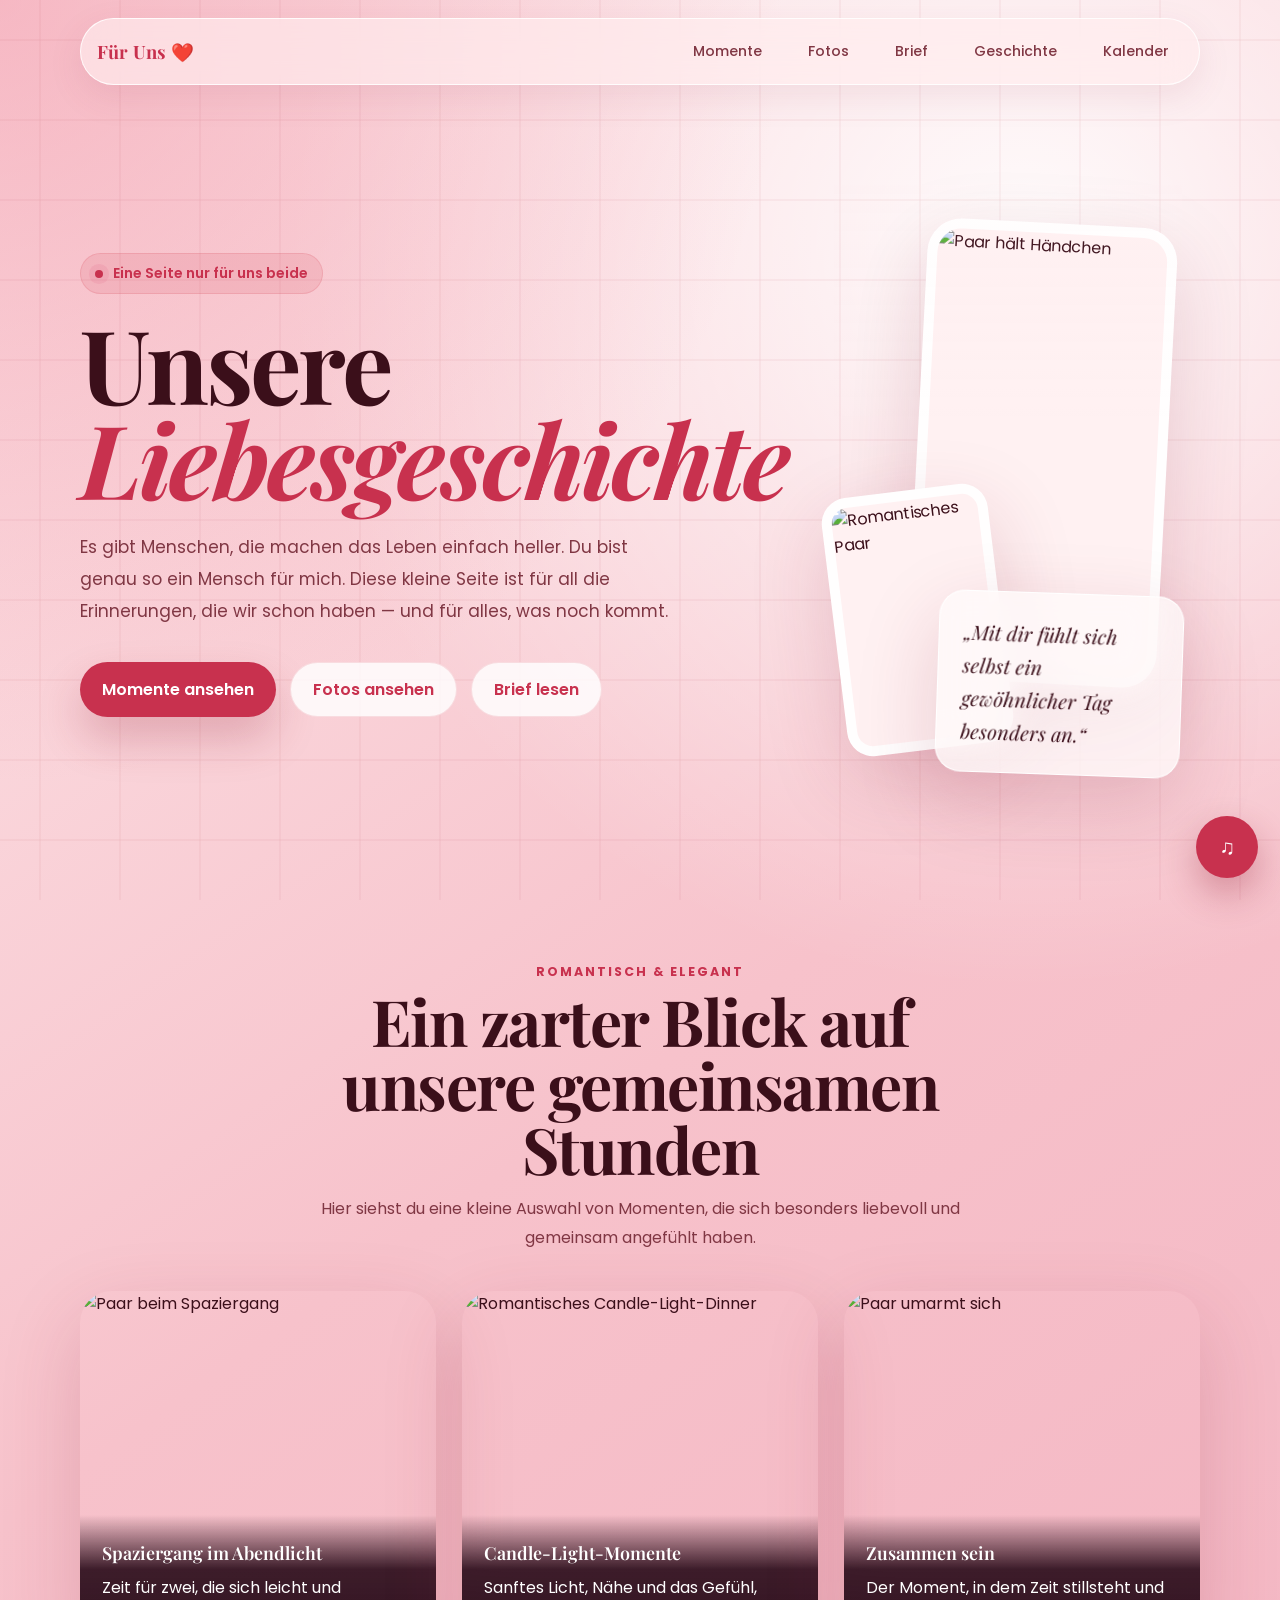
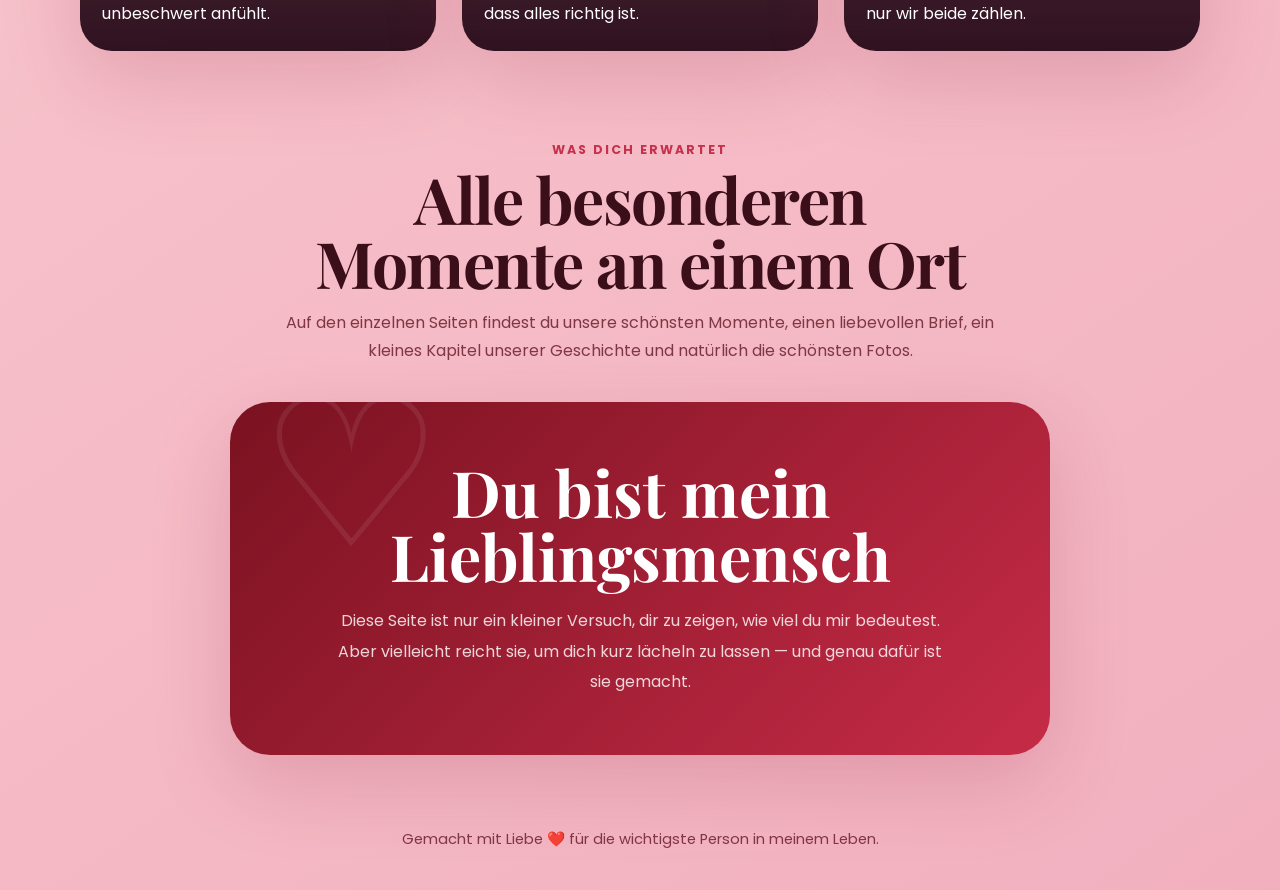
==== commit 1b4ec47d: "Kalender funktionsfähig" ====
--- a/index.html
+++ b/index.html
@@ -22,6 +22,7 @@
         <a href="./photos.html">Fotos</a>
         <a href="./brief.html">Brief</a>
         <a href="./story.html">Geschichte</a>
+        <a href="./calendar.html">Kalender</a>
       </div>
     </nav>
 
--- a/style.css
+++ b/style.css
@@ -371,37 +371,32 @@
     .intro-card {
       border-radius: 32px;
       overflow: hidden;
-      background: rgba(255,255,255,0.92);
-      backdrop-filter: blur(12px);
-      border: 1px solid rgba(255,255,255,0.86);
-      box-shadow: 0 20px 60px rgba(140, 30, 55, 0.12);
+      box-shadow: var(--shadow);
+      position: relative;
+      height: 360px;
       transition: transform var(--transition) ease, box-shadow var(--transition) ease;
-      display: flex;
-      flex-direction: column;
     }
 
     .intro-card:hover {
-      transform: translateY(-6px);
-      box-shadow: 0 30px 80px rgba(140, 30, 55, 0.2);
+      transform: translateY(-8px);
+      box-shadow: 0 40px 100px rgba(140, 30, 55, 0.25);
     }
 
     .intro-card img {
       width: 100%;
-      height: 200px;
+      height: 100%;
       object-fit: cover;
       display: block;
     }
 
     .intro-label {
-      padding: 20px 24px;
-      background: linear-gradient(135deg, rgba(240, 107, 132, 0.08), rgba(217, 79, 121, 0.04));
-      border-top: 1px solid rgba(200, 30, 50, 0.1);
-      flex: 1;
-      display: flex;
-      flex-direction: column;
-      justify-content: center;
-      color: var(--muted);
-      font-size: 0.95rem;
+      position: absolute;
+      bottom: 0;
+      left: 0;
+      right: 0;
+      padding: 24px 22px;
+      background: linear-gradient(180deg, transparent 0%, rgba(44,14,28,0.92) 40%, rgba(44,14,28,0.98) 100%);
+      color: white;
       line-height: 1.6;
     }
 
@@ -409,9 +404,8 @@
       display: block;
       margin-bottom: 8px;
       font-family: 'Playfair Display', serif;
-      font-size: 1.05rem;
+      font-size: 1.12rem;
       font-weight: 600;
-      color: var(--rose-dark);
     }
 
     .memories {
@@ -828,6 +822,201 @@
   font-weight: 600;
 }
 
+.calendar-page .page-header {
+  display: grid;
+  grid-template-columns: 1fr auto;
+  gap: 18px;
+  align-items: end;
+  margin: 36px 0 42px;
+}
+
+.calendar-page .page-header h1 {
+  font-family: 'Playfair Display', serif;
+  font-size: clamp(2.6rem, 5vw, 4rem);
+  margin: 0;
+}
+
+.calendar-info {
+  max-width: 760px;
+  margin: 0 auto 34px;
+  text-align: center;
+  color: var(--muted);
+  line-height: 1.8;
+  font-size: 1rem;
+}
+
+.calendar-grid {
+  display: grid;
+  grid-template-columns: repeat(7, minmax(0, 1fr));
+  gap: 12px;
+  margin-bottom: 32px;
+}
+
+.calendar-navigation {
+  display: flex;
+  justify-content: center;
+  align-items: center;
+  gap: 24px;
+  margin-bottom: 32px;
+}
+
+.calendar-nav-btn {
+  background: rgba(255, 255, 255, 0.95);
+  border: 1px solid rgba(255, 255, 255, 0.9);
+  border-radius: 12px;
+  padding: 12px 18px;
+  font-size: 1.4rem;
+  cursor: pointer;
+  color: var(--rose-dark);
+  transition: all var(--transition) ease;
+  box-shadow: var(--shadow);
+}
+
+.calendar-nav-btn:hover {
+  transform: scale(1.1);
+  background: rgba(240, 107, 132, 0.15);
+  border-color: rgba(240, 107, 132, 0.45);
+}
+
+.calendar-nav-btn:active {
+  transform: scale(0.95);
+}
+
+.calendar-month-title {
+  font-size: 1.3rem;
+  font-weight: 600;
+  color: var(--rose-dark);
+  min-width: 200px;
+  text-align: center;
+  font-family: 'Playfair Display', serif;
+}
+
+.calendar-container {
+  position: relative;
+}
+
+.calendar-month {
+  display: none;
+  animation: fadeIn 0.3s ease;
+}
+
+.calendar-month.active {
+  display: block;
+}
+
+@keyframes fadeIn {
+  from {
+    opacity: 0;
+  }
+  to {
+    opacity: 1;
+  }
+}
+
+.calendar-month-header {
+  text-align: center;
+  font-size: 1.5rem;
+  font-weight: 600;
+  color: var(--rose-dark);
+  margin-top: 36px;
+  margin-bottom: 16px;
+  font-family: 'Playfair Display', serif;
+}
+
+.calendar-day {
+  position: relative;
+  min-height: 110px;
+  border-radius: 24px;
+  background: rgba(255,255,255,0.95);
+  border: 1px solid rgba(255,255,255,0.9);
+  box-shadow: var(--shadow);
+  padding: 16px;
+  display: flex;
+  flex-direction: column;
+  justify-content: space-between;
+  transition: transform var(--transition) ease, box-shadow var(--transition) ease;
+}
+
+.calendar-day:hover {
+  transform: translateY(-4px);
+  box-shadow: 0 28px 70px rgba(140,30,55,0.16);
+}
+
+.calendar-day.calendar-header {
+  background: transparent;
+  border-color: transparent;
+  box-shadow: none;
+  color: var(--rose-dark);
+  text-transform: uppercase;
+  font-size: 0.78rem;
+  font-weight: 700;
+  display: grid;
+  place-items: center;
+  min-height: auto;
+  padding: 10px 0;
+}
+
+.calendar-day .day-number {
+  font-size: 1.3rem;
+  font-weight: 700;
+  color: var(--wine);
+}
+
+.calendar-day.marked {
+  background: linear-gradient(180deg, rgba(240,107,132,0.28), rgba(255,255,255,0.98));
+  border-color: rgba(240,107,132,0.45);
+}
+
+.calendar-day.marked .day-number {
+  color: var(--rose-dark);
+}
+
+.calendar-day.marked .calendar-heart {
+  position: absolute;
+  top: 50%;
+  left: 50%;
+  transform: translate(-50%, -50%);
+  font-size: 2.6rem;
+  opacity: 0.95;
+}
+
+.calendar-heart {
+  position: absolute;
+  top: 14px;
+  right: 14px;
+  font-size: 1.35rem;
+  color: var(--rose-dark);
+}
+
+/* Removed the descriptive label — only the heart remains visible */
+
+.calendar-legend {
+  display: flex;
+  justify-content: center;
+  align-items: center;
+  gap: 10px;
+  padding: 18px 24px;
+  border-radius: 999px;
+  background: rgba(255,255,255,0.88);
+  border: 1px solid rgba(255,255,255,0.9);
+  box-shadow: var(--shadow);
+  max-width: 520px;
+  margin: 0 auto 40px;
+  color: var(--wine);
+}
+
+.calendar-legend span {
+  display: inline-flex;
+  align-items: center;
+  justify-content: center;
+  width: 30px;
+  height: 30px;
+  border-radius: 50%;
+  background: rgba(240,107,132,0.16);
+  color: var(--rose-dark);
+  font-size: 0.95rem;
+}
+
 @media (max-width: 840px) {
   .photo-grid {
     grid-template-columns: repeat(2, minmax(0, 1fr));
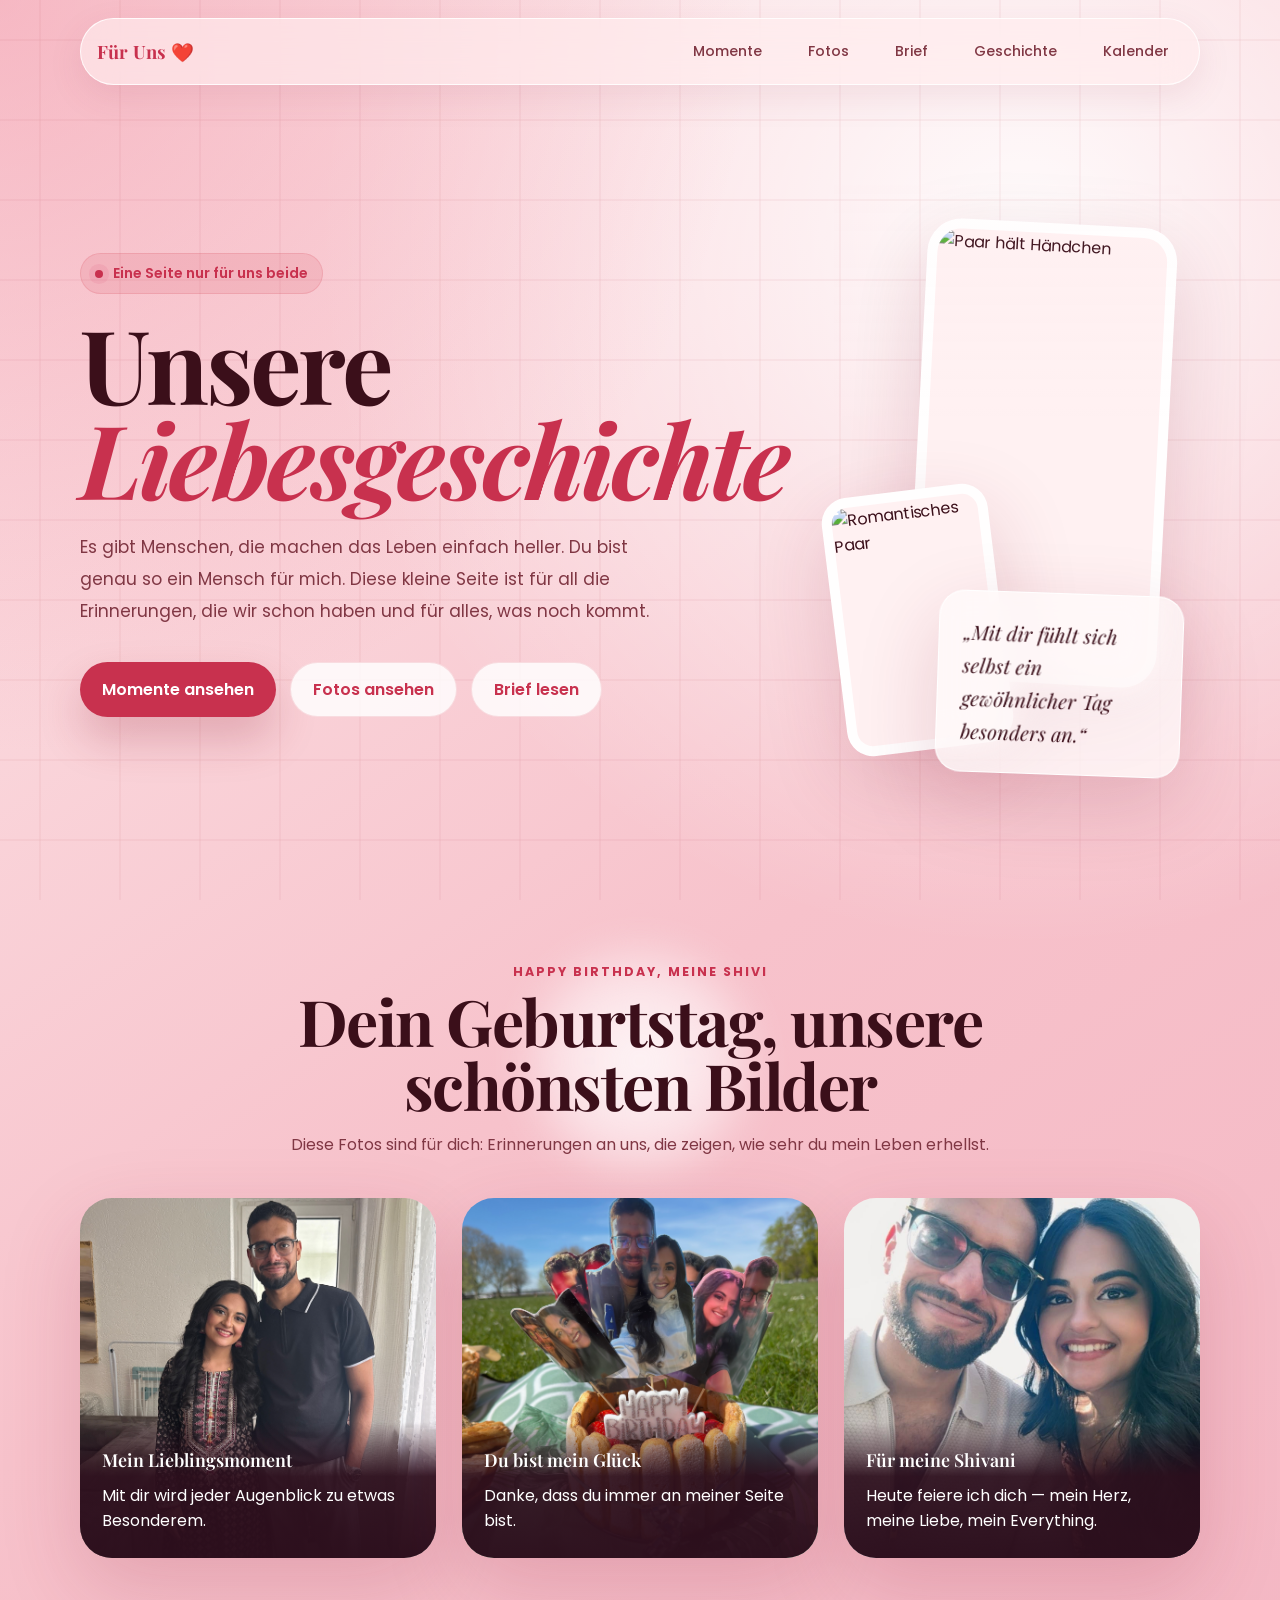
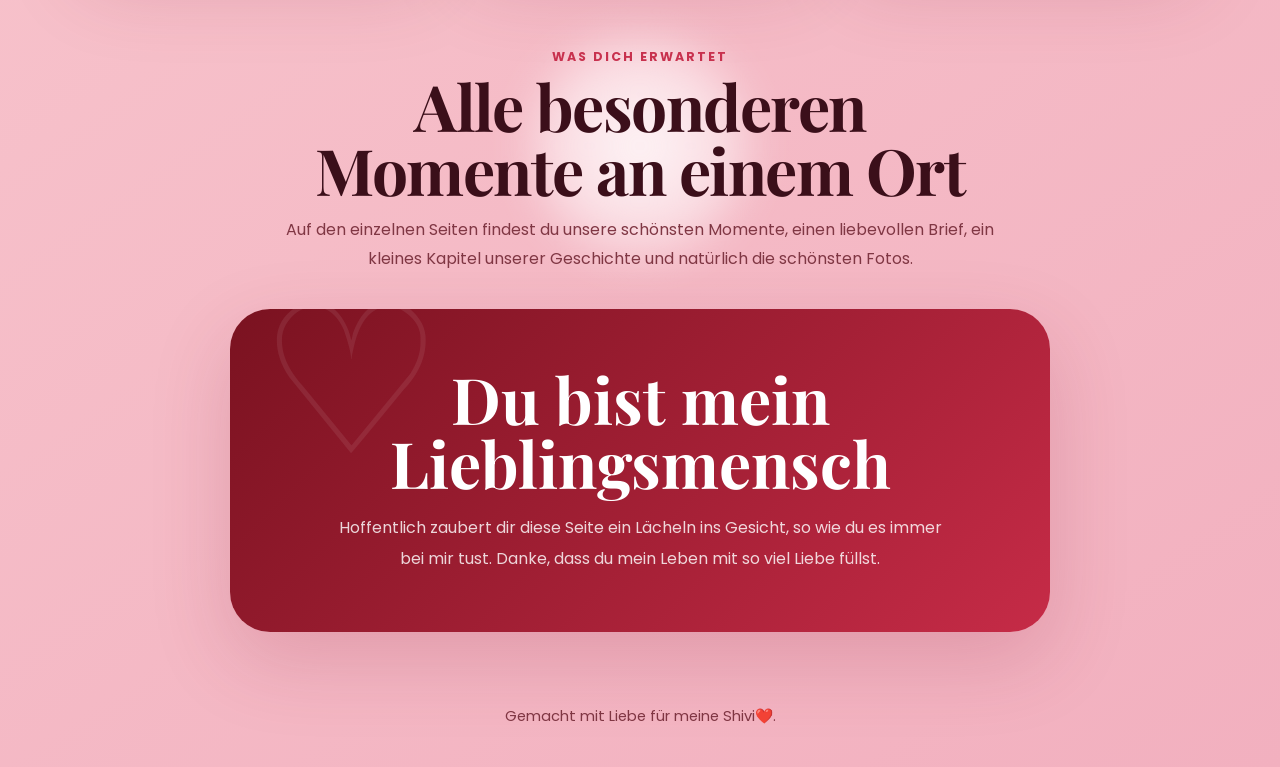
==== commit 22db6397: "finishing Website" ====
--- a/index.html
+++ b/index.html
@@ -32,7 +32,7 @@
         <h1>Unsere <span>Liebesgeschichte</span></h1>
         <p>
           Es gibt Menschen, die machen das Leben einfach heller. Du bist genau so ein Mensch für mich.
-          Diese kleine Seite ist für all die Erinnerungen, die wir schon haben — und für alles, was noch kommt.
+          Diese kleine Seite ist für all die Erinnerungen, die wir schon haben und für alles, was noch kommt.
         </p>
         <div class="hero-buttons">
           <a href="./moments.html" class="button primary">Momente ansehen</a>
@@ -56,30 +56,30 @@
 
     <section class="intro-gallery">
       <div class="section-head">
-        <div class="label">Romantisch & Elegant</div>
-        <h2>Ein zarter Blick auf unsere gemeinsamen Stunden</h2>
-        <p>Hier siehst du eine kleine Auswahl von Momenten, die sich besonders liebevoll und gemeinsam angefühlt haben.</p>
+        <div class="label">Happy Birthday, meine Shivi</div>
+        <h2>Dein Geburtstag, unsere schönsten Bilder</h2>
+        <p>Diese Fotos sind für dich: Erinnerungen an uns, die zeigen, wie sehr du mein Leben erhellst.</p>
       </div>
       <div class="gallery-grid">
         <article class="intro-card">
-          <img src="https://images.unsplash.com/photo-1517841905240-472988babdf9?q=80&w=1200&auto=format&fit=crop" alt="Paar beim Spaziergang" loading="lazy" decoding="async">
+          <img src="./photos/IMG_8520.JPG" alt="Foto von uns" loading="lazy" decoding="async">
           <div class="intro-label">
-            <strong>Spaziergang im Abendlicht</strong>
-            Zeit für zwei, die sich leicht und unbeschwert anfühlt.
+            <strong>Mein Lieblingsmoment</strong>
+            Mit dir wird jeder Augenblick zu etwas Besonderem.
           </div>
         </article>
         <article class="intro-card">
-          <img src="https://images.unsplash.com/photo-1500530855697-b586d89ba3ee?q=80&w=1200&auto=format&fit=crop" alt="Romantisches Candle-Light-Dinner" loading="lazy" decoding="async">
+          <img src="./photos/IMG_8525.JPG" alt="Foto von uns" loading="lazy" decoding="async">
           <div class="intro-label">
-            <strong>Candle-Light-Momente</strong>
-            Sanftes Licht, Nähe und das Gefühl, dass alles richtig ist.
+            <strong>Du bist mein Glück</strong>
+            Danke, dass du immer an meiner Seite bist.
           </div>
         </article>
         <article class="intro-card">
-          <img src="https://images.unsplash.com/photo-1515879218367-8466d910aaa4?q=80&w=1200&auto=format&fit=crop" alt="Paar umarmt sich" loading="lazy" decoding="async">
+          <img src="./photos/IMG_8524.JPG" alt="Foto von uns" loading="lazy" decoding="async">
           <div class="intro-label">
-            <strong>Zusammen sein</strong>
-            Der Moment, in dem Zeit stillsteht und nur wir beide zählen.
+            <strong>Für meine Shivani</strong>
+            Heute feiere ich dich — mein Herz, meine Liebe, mein Everything.
           </div>
         </article>
       </div>
@@ -97,22 +97,14 @@
     <section class="final-message">
       <h2>Du bist mein Lieblingsmensch</h2>
       <p>
-        Diese Seite ist nur ein kleiner Versuch, dir zu zeigen, wie viel du mir bedeutest.
-        Aber vielleicht reicht sie, um dich kurz lächeln zu lassen — und genau dafür ist sie gemacht.
+        Hoffentlich zaubert dir diese Seite ein Lächeln ins Gesicht, so wie du es immer bei mir tust. Danke, dass du mein Leben mit so viel Liebe füllst.
       </p>
     </section>
 
     <footer>
-      Gemacht mit Liebe ❤️ für die wichtigste Person in meinem Leben.
+      Gemacht mit Liebe für meine Shivi❤️.
     </footer>
   </main>
-
-  <button class="music-btn" id="musicBtn" onclick="toggleMusic()" aria-label="Musik abspielen oder pausieren" aria-pressed="false">♫</button>
-
-  <audio id="bgMusic" loop>
-    <!-- Beispiel: <source src="musik.mp3" type="audio/mp3"> -->
-    <source src="" type="audio/mp3">
-  </audio>
 
 <script src="./script.js"></script>
 
--- a/style.css
+++ b/style.css
@@ -132,14 +132,55 @@
       display: grid;
       grid-template-columns: 1fr auto;
       gap: 18px;
-      align-items: end;
+      align-items: center;
+    }
+
+    .page-header .back-link {
+      justify-self: end;
+    }
+
+    .birthday-header {
+      padding: 26px 28px;
+      border-radius: 36px;
+      background: linear-gradient(135deg, rgba(255,250,250,0.96), rgba(255,230,238,0.96));
+      border: 1px solid rgba(240,100,130,0.2);
+      box-shadow: 0 28px 80px rgba(217,79,121,0.12);
+      position: relative;
+      overflow: hidden;
+    }
+
+    .birthday-header::before,
+    .birthday-header::after {
+      content: "";
+      position: absolute;
+      border-radius: 50%;
+      pointer-events: none;
+    }
+
+    .birthday-header::before {
+      width: 180px;
+      height: 180px;
+      top: -40px;
+      right: -40px;
+      background: rgba(246,107,132,0.18);
+      filter: blur(1px);
+    }
+
+    .birthday-header::after {
+      width: 95px;
+      height: 95px;
+      left: -20px;
+      bottom: -22px;
+      background: rgba(255,255,255,0.6);
     }
 
     .page-header h1 {
       font-family: 'Playfair Display', serif;
-      font-size: clamp(2.4rem, 4vw, 3.2rem);
+      font-size: clamp(2.8rem, 4vw, 3.6rem);
       line-height: 1.02;
       margin: 0.15rem 0 0;
+      color: var(--rose-dark);
+      text-shadow: 0 4px 18px rgba(255,255,255,0.45);
     }
 
     .back-link {
@@ -333,6 +374,21 @@
       margin: 34px auto 36px;
       text-align: center;
       max-width: 720px;
+      position: relative;
+    }
+
+    .section-head::before {
+      content: "";
+      position: absolute;
+      top: -12px;
+      left: 50%;
+      transform: translateX(-50%);
+      width: 220px;
+      height: 220px;
+      background: radial-gradient(circle, rgba(255,255,255,0.88), rgba(255,240,244,0.22));
+      border-radius: 50%;
+      filter: blur(22px);
+      z-index: -1;
     }
 
     .section-head .label {
@@ -355,6 +411,128 @@
       margin-top: 14px;
       color: var(--muted);
       line-height: 1.8;
+    }
+
+    .birthday-banner {
+      margin: 0 auto 50px;
+      padding: 36px 34px;
+      border-radius: 42px;
+      background: radial-gradient(circle at top left, rgba(255,255,255,0.96), rgba(255,231,238,0.96) 35%),
+        linear-gradient(145deg, rgba(255,245,248,0.98), rgba(255,225,234,0.95));
+      border: 1px solid rgba(240,100,130,0.22);
+      box-shadow: 0 26px 90px rgba(217,79,121,0.14);
+      position: relative;
+      overflow: hidden;
+      max-width: 860px;
+      min-height: 230px;
+      display: flex;
+      flex-direction: column;
+      justify-content: center;
+      align-items: center;
+      text-align: center;
+    }
+
+    .birthday-banner .confetti {
+      position: absolute;
+      inset: 0;
+      pointer-events: none;
+      overflow: hidden;
+    }
+
+    .birthday-banner .confetti span {
+      position: absolute;
+      width: 12px;
+      height: 12px;
+      border-radius: 50%;
+      opacity: 0.95;
+      transform: rotate(10deg);
+    }
+
+    .birthday-banner .confetti span:nth-child(1) { background: #ff6c93; top: 24%; left: 16%; width: 10px; height: 10px; animation-delay: 0s; }
+    .birthday-banner .confetti span:nth-child(2) { background: #fff066; top: 14%; left: 68%; width: 14px; height: 14px; animation-delay: 0.5s; }
+    .birthday-banner .confetti span:nth-child(3) { background: #9ed5ff; top: 68%; left: 24%; width: 12px; height: 12px; animation-delay: 0.2s; }
+    .birthday-banner .confetti span:nth-child(4) { background: #ffb7d8; top: 44%; left: 82%; width: 10px; height: 10px; animation-delay: 0.7s; }
+    .birthday-banner .confetti span:nth-child(5) { background: #f7a47d; top: 78%; left: 48%; width: 14px; height: 14px; animation-delay: 0.3s; }
+    .birthday-banner .confetti span:nth-child(6) { background: #d99cff; top: 34%; left: 52%; width: 10px; height: 10px; animation-delay: 0.6s; }
+
+    .birthday-banner .confetti {
+      display: block;
+    }
+
+    .birthday-banner .confetti span {
+      animation: confettiFall 5.5s infinite ease-in;
+    }
+
+    @keyframes confettiFall {
+      0% {
+        transform: translateY(-12px) rotate(0deg);
+        opacity: 0;
+      }
+      10% {
+        opacity: 1;
+      }
+      100% {
+        transform: translateY(160px) rotate(360deg);
+        opacity: 0;
+      }
+    }
+
+    .birthday-banner::before,
+    .birthday-banner::after {
+      content: "";
+      position: absolute;
+      border-radius: 50%;
+      pointer-events: none;
+    }
+
+    .birthday-banner::before {
+      width: 140px;
+      height: 140px;
+      top: -24px;
+      right: -18px;
+      background: rgba(239,163,183,0.24);
+      box-shadow: 0 0 0 24px rgba(255,255,255,0.18);
+    }
+
+    .birthday-banner::after {
+      width: 90px;
+      height: 90px;
+      bottom: -16px;
+      left: 18%;
+      background: rgba(255,255,255,0.42);
+      box-shadow: 0 0 0 12px rgba(255,255,255,0.25);
+    }
+
+    .birthday-banner span {
+      display: inline-flex;
+      align-items: center;
+      gap: 10px;
+      padding: 12px 18px;
+      border-radius: 999px;
+      background: rgba(255,255,255,0.98);
+      color: var(--rose-dark);
+      font-weight: 700;
+      letter-spacing: 0.8px;
+      margin-bottom: 18px;
+      box-shadow: 0 18px 40px rgba(217,79,121,0.12);
+      width: fit-content;
+    }
+
+    .birthday-banner h2 {
+      margin: 0;
+      color: var(--wine);
+      font-family: 'Playfair Display', serif;
+      font-size: clamp(2.2rem, 4vw, 3.2rem);
+      line-height: 1.05;
+      letter-spacing: -1px;
+      text-shadow: 0 1px 3px rgba(255,255,255,0.35);
+    }
+
+    .birthday-banner p {
+      margin: 18px 0 0;
+      color: var(--muted);
+      line-height: 1.9;
+      max-width: 760px;
     }
 
     .intro-gallery {
@@ -436,8 +614,19 @@
       width: 100%;
       height: 100%;
       object-fit: cover;
+      object-position: center center;
       transition: transform 0.7s ease;
       z-index: -2;
+    }
+
+    /* Feinjustierung: Kapitel 1 und 4 besser im Frame ausrichten */
+    .memory:nth-child(1) img {
+      object-position: center 25%;
+    }
+
+    .memory:nth-child(4) img {
+      /* Noch mehr nach oben verschieben, damit beide Personen klar im Bild stehen */
+      object-position: 50% 30%;
     }
 
     .memory::before {
@@ -782,13 +971,152 @@
   gap: 26px;
 }
 
+.photo-slider {
+  position: relative;
+  padding: 16px 0 8px;
+}
+
+.slider-header {
+  display: flex;
+  justify-content: space-between;
+  align-items: center;
+  gap: 18px;
+  margin-bottom: 18px;
+}
+
+.slider-title {
+  font-size: 0.95rem;
+  font-weight: 700;
+  letter-spacing: 0.16em;
+  text-transform: uppercase;
+  color: var(--rose-dark);
+}
+
+.slider-wrapper {
+  display: grid;
+  grid-template-columns: auto minmax(0, 1fr) auto;
+  align-items: center;
+  gap: 14px;
+}
+
+.photo-track {
+  display: grid;
+  grid-auto-flow: column;
+  grid-auto-columns: minmax(min(88vw, 520px), 1fr);
+  gap: 18px;
+  overflow-x: auto;
+  scroll-snap-type: x mandatory;
+  padding-bottom: 6px;
+  scroll-behavior: smooth;
+}
+
+.photo-track::-webkit-scrollbar {
+  height: 10px;
+}
+
+.photo-track::-webkit-scrollbar-thumb {
+  background: rgba(200,30,50,0.32);
+  border-radius: 999px;
+}
+
+.photo-track::-webkit-scrollbar-track {
+  background: rgba(255,255,255,0.15);
+}
+
 .photo-card {
-  border-radius: 32px;
+  min-width: min(92vw, 520px);
+  max-width: 520px;
+  border-radius: 34px;
   overflow: hidden;
   box-shadow: var(--shadow);
   position: relative;
-  height: 360px;
-  transition: transform var(--transition) ease, box-shadow var(--transition) ease;
+  background: rgba(255,255,255,0.26);
+  border: 1px solid rgba(255,255,255,0.72);
+  transition: transform var(--transition) ease, box-shadow var(--transition) ease, background var(--transition) ease;
+  scroll-snap-align: center;
+}
+
+.photo-card:hover {
+  transform: translateY(-4px);
+  box-shadow: 0 30px 70px rgba(140, 30, 55, 0.16);
+  background: rgba(255,255,255,0.36);
+}
+
+.photo-card img {
+  width: 100%;
+  height: auto;
+  max-height: 76vh;
+  object-fit: contain;
+  display: block;
+  background: rgba(255,255,255,0.05);
+}
+
+.photo-card .caption {
+  position: static;
+  padding: 20px 22px 24px;
+  background: transparent;
+  color: var(--wine);
+  line-height: 1.75;
+}
+
+.photo-card .caption strong {
+  display: block;
+  margin-bottom: 10px;
+  font-family: 'Playfair Display', serif;
+  font-size: 1.15rem;
+  font-weight: 600;
+  color: var(--rose-dark);
+}
+
+.slider-control {
+  width: 46px;
+  height: 46px;
+  border-radius: 50%;
+  border: 1px solid rgba(255,255,255,0.75);
+  background: rgba(255,255,255,0.86);
+  color: var(--rose-dark);
+  font-size: 1.3rem;
+  display: inline-flex;
+  align-items: center;
+  justify-content: center;
+  cursor: pointer;
+  transition: transform var(--transition) ease, background var(--transition) ease, box-shadow var(--transition) ease;
+}
+
+.slider-control:hover {
+  transform: translateY(-2px);
+  background: rgba(255,255,255,1);
+}
+
+.slider-control:focus-visible,
+.photo-track:focus-visible {
+  outline: none;
+}
+
+.slider-control:disabled {
+  opacity: 0.4;
+  cursor: not-allowed;
+}
+
+.slider-counter {
+  color: var(--muted);
+  font-size: 0.95rem;
+  font-weight: 600;
+}
+
+@media (max-width: 760px) {
+  .slider-wrapper {
+    grid-template-columns: auto 1fr auto;
+  }
+
+  .photo-track {
+    grid-auto-columns: minmax(min(84vw, 430px), 1fr);
+  }
+
+  .slider-control {
+    width: 42px;
+    height: 42px;
+  }
 }
 
 .photo-card:hover {
@@ -969,21 +1297,20 @@
 
 .calendar-day.marked .day-number {
   color: var(--rose-dark);
+  align-self: flex-start;
 }
 
 .calendar-day.marked .calendar-heart {
   position: absolute;
-  top: 50%;
   left: 50%;
+  top: 55%;
   transform: translate(-50%, -50%);
   font-size: 2.6rem;
+  line-height: 1;
   opacity: 0.95;
 }
 
 .calendar-heart {
-  position: absolute;
-  top: 14px;
-  right: 14px;
   font-size: 1.35rem;
   color: var(--rose-dark);
 }
@@ -1162,4 +1489,499 @@
   .memory {
     min-height: 280px;
   }
-}+}
+
+/* Süße Platzhalter statt leerer weißer Kalenderfelder */
+.calendar-day.calendar-filler {
+  opacity: 0.72;
+  background: linear-gradient(
+    135deg,
+    rgba(255, 230, 238, 0.75),
+    rgba(255, 248, 252, 0.95)
+  );
+  border-style: dashed;
+  border-color: rgba(214, 92, 125, 0.22);
+  display: flex;
+  align-items: center;
+  justify-content: center;
+  color: rgba(139, 72, 91, 0.62);
+  pointer-events: none;
+  position: relative;
+  overflow: hidden;
+}
+
+.calendar-day.calendar-filler::after {
+  content: "";
+  position: absolute;
+  width: 42px;
+  height: 42px;
+  border-radius: 999px;
+  background: rgba(255, 255, 255, 0.42);
+  top: -16px;
+  right: -14px;
+}
+
+.calendar-filler-content {
+  display: inline-flex;
+  flex-direction: column;
+  align-items: center;
+  justify-content: center;
+  gap: 2px;
+  font-size: 1rem;
+  line-height: 1.05;
+  transform: rotate(-4deg);
+}
+
+.calendar-filler-content small {
+  font-size: 0.58rem;
+  letter-spacing: 0.02em;
+  opacity: 0.8;
+  font-weight: 500;
+  white-space: nowrap;
+}
+/* =========================================================
+   FINALER HANDY-FIX v3
+   Ziel: Keine abgeschnittene Menüleiste, saubere iPhone-Ansicht,
+   kompakter Kalender mit zentrierten Zahlen und Herz.
+   Wichtig: Diesen Block GANZ AM ENDE der CSS-Datei lassen.
+   ========================================================= */
+
+html,
+body {
+  max-width: 100%;
+  overflow-x: hidden !important;
+}
+
+img,
+video,
+svg {
+  max-width: 100%;
+}
+
+/* Tablet und Handy */
+@media (max-width: 820px) {
+  .page,
+  .photo-page {
+    width: 100% !important;
+    max-width: 100% !important;
+    padding-left: clamp(14px, 4vw, 22px) !important;
+    padding-right: clamp(14px, 4vw, 22px) !important;
+  }
+
+  /* Menü darf nicht mehr breiter als der Bildschirm werden */
+  .nav {
+    position: relative !important;
+    top: auto !important;
+    width: 100% !important;
+    max-width: 100% !important;
+    margin: 32px auto 0 !important;
+    padding: 18px 16px !important;
+    border-radius: 28px !important;
+    display: block !important;
+    overflow: hidden !important;
+  }
+
+  .brand {
+    display: block !important;
+    width: 100% !important;
+    margin: 0 0 14px !important;
+    font-size: clamp(1.35rem, 5vw, 1.65rem) !important;
+    line-height: 1.15 !important;
+    white-space: normal !important;
+  }
+
+  .links {
+    width: 100% !important;
+    display: grid !important;
+    grid-template-columns: repeat(3, minmax(0, 1fr)) !important;
+    gap: 8px !important;
+    overflow: visible !important;
+  }
+
+  .links a {
+    min-width: 0 !important;
+    width: 100% !important;
+    max-width: 100% !important;
+    padding: 10px 8px !important;
+    font-size: clamp(0.76rem, 3.4vw, 0.92rem) !important;
+    line-height: 1.15 !important;
+    text-align: center !important;
+    white-space: nowrap !important;
+    overflow: hidden !important;
+    text-overflow: ellipsis !important;
+  }
+
+  .page-header,
+  .photo-page .page-header,
+  .calendar-page .page-header {
+    grid-template-columns: 1fr !important;
+    gap: 18px !important;
+    align-items: start !important;
+    margin: 34px 0 34px !important;
+  }
+
+  .page-header h1,
+  .photo-page .page-header h1,
+  .calendar-page .page-header h1,
+  h1 {
+    width: 100% !important;
+    max-width: 100% !important;
+    font-size: clamp(2.25rem, 12vw, 3.45rem) !important;
+    line-height: 0.98 !important;
+    letter-spacing: -1.4px !important;
+    overflow-wrap: break-word !important;
+    word-break: normal !important;
+    hyphens: auto !important;
+  }
+
+  .back-link,
+  .photo-page .back-link {
+    justify-self: start !important;
+    width: auto !important;
+    max-width: 100% !important;
+    padding: 13px 18px !important;
+    font-size: clamp(0.95rem, 4vw, 1.05rem) !important;
+    line-height: 1.25 !important;
+    white-space: normal !important;
+    text-align: center !important;
+  }
+
+  .small-title {
+    max-width: 100% !important;
+    font-size: 0.9rem !important;
+    white-space: normal !important;
+  }
+
+  .section-head {
+    margin: 34px auto 30px !important;
+    padding: 0 4px !important;
+  }
+
+  .section-head h2,
+  .timeline h2,
+  .letter h2,
+  .final-message h2 {
+    font-size: clamp(2.05rem, 10vw, 3rem) !important;
+    line-height: 1.03 !important;
+    letter-spacing: -0.8px !important;
+  }
+
+  .section-head p,
+  .hero-text p,
+  .calendar-info,
+  .letter p {
+    font-size: clamp(0.98rem, 4.1vw, 1.08rem) !important;
+    line-height: 1.75 !important;
+  }
+
+  .hero {
+    grid-template-columns: 1fr !important;
+    padding: 36px 0 54px !important;
+    gap: 26px !important;
+  }
+
+  .hero-buttons {
+    display: grid !important;
+    grid-template-columns: 1fr !important;
+    gap: 12px !important;
+  }
+
+  .button {
+    width: 100% !important;
+    justify-content: center !important;
+  }
+
+  .hero-visual {
+    min-height: 390px !important;
+    width: 100% !important;
+  }
+
+  .photo-main {
+    width: 88% !important;
+    height: 300px !important;
+    right: 0 !important;
+    top: 18px !important;
+    border-width: 7px !important;
+    border-radius: 26px !important;
+  }
+
+  .photo-small {
+    width: 56% !important;
+    height: 170px !important;
+    left: 0 !important;
+    bottom: 18px !important;
+    border-width: 7px !important;
+    border-radius: 22px !important;
+  }
+
+  .quote-card {
+    width: min(210px, 68vw) !important;
+    right: 0 !important;
+    bottom: 0 !important;
+    padding: 16px !important;
+  }
+
+  .memories,
+  .gallery-grid,
+  .photo-grid,
+  .letter-wrap,
+  .steps {
+    grid-template-columns: 1fr !important;
+  }
+
+  .memory:nth-child(n) {
+    grid-column: auto !important;
+  }
+
+  .intro-card,
+  .photo-card,
+  .memory {
+    height: auto !important;
+    min-height: 300px !important;
+    border-radius: 28px !important;
+  }
+
+  .memory-content,
+  .intro-label,
+  .photo-card .caption {
+    padding: 22px !important;
+  }
+
+  .date-card,
+  .letter,
+  .timeline,
+  .final-message {
+    padding: 28px 22px !important;
+    border-radius: 28px !important;
+  }
+}
+
+/* Spezieller iPhone-/Handy-Fix */
+@media (max-width: 560px) {
+  .page,
+  .photo-page {
+    padding-left: 12px !important;
+    padding-right: 12px !important;
+  }
+
+  .nav {
+    margin-top: 28px !important;
+    padding: 16px 14px !important;
+    border-radius: 26px !important;
+  }
+
+  .links {
+    grid-template-columns: repeat(2, minmax(0, 1fr)) !important;
+  }
+
+  .links a {
+    padding: 10px 8px !important;
+    font-size: 0.86rem !important;
+  }
+
+  .links a:last-child:nth-child(odd) {
+    grid-column: 1 / -1 !important;
+  }
+
+  .page-header h1,
+  .photo-page .page-header h1,
+  .calendar-page .page-header h1,
+  h1 {
+    font-size: clamp(2.05rem, 11.5vw, 3rem) !important;
+    letter-spacing: -1px !important;
+  }
+
+  .back-link,
+  .photo-page .back-link {
+    width: 100% !important;
+  }
+
+  .section-head h2 {
+    font-size: clamp(2rem, 10vw, 2.7rem) !important;
+  }
+
+  /* Kalender komplett neu für Handy formatiert */
+  .calendar-page,
+  .calendar-container,
+  .calendar-month.active {
+    width: 100% !important;
+    max-width: 100% !important;
+    overflow: visible !important;
+  }
+
+  .calendar-navigation {
+    width: 100% !important;
+    display: grid !important;
+    grid-template-columns: 48px 1fr 48px !important;
+    gap: 10px !important;
+    align-items: center !important;
+    margin: 22px 0 22px !important;
+  }
+
+  .calendar-nav-btn {
+    width: 48px !important;
+    height: 48px !important;
+    padding: 0 !important;
+    border-radius: 16px !important;
+    display: grid !important;
+    place-items: center !important;
+    font-size: 1.6rem !important;
+    line-height: 1 !important;
+  }
+
+  .calendar-month-title,
+  .calendar-month-header {
+    min-width: 0 !important;
+    width: 100% !important;
+    margin: 0 !important;
+    text-align: center !important;
+    font-size: clamp(1.45rem, 6vw, 1.8rem) !important;
+    line-height: 1.15 !important;
+  }
+
+  .calendar-grid {
+    width: 100% !important;
+    max-width: 100% !important;
+    display: grid !important;
+    grid-template-columns: repeat(7, minmax(0, 1fr)) !important;
+    gap: 6px !important;
+    margin: 0 0 24px !important;
+  }
+
+  .calendar-day {
+    width: 100% !important;
+    min-width: 0 !important;
+    min-height: 62px !important;
+    height: 62px !important;
+    padding: 0 !important;
+    border-radius: 18px !important;
+    display: grid !important;
+    place-items: center !important;
+    align-content: center !important;
+    justify-content: center !important;
+    text-align: center !important;
+  }
+
+  .calendar-day.calendar-header {
+    height: 30px !important;
+    min-height: 30px !important;
+    padding: 0 !important;
+    border-radius: 0 !important;
+    font-size: 0.72rem !important;
+    line-height: 1 !important;
+    display: grid !important;
+    place-items: center !important;
+    text-align: center !important;
+    background: transparent !important;
+  }
+
+  .calendar-day .day-number {
+    position: static !important;
+    display: grid !important;
+    place-items: center !important;
+    width: 100% !important;
+    height: 100% !important;
+    margin: 0 !important;
+    padding: 0 !important;
+    font-size: clamp(1rem, 4.4vw, 1.25rem) !important;
+    line-height: 1 !important;
+    text-align: center !important;
+    z-index: 2 !important;
+  }
+
+  .calendar-heart {
+    top: 50% !important;
+    left: 50% !important;
+    right: auto !important;
+    bottom: auto !important;
+    transform: translate(-50%, -50%) !important;
+    margin: 0 !important;
+    font-size: 1.45rem !important;
+    line-height: 1 !important;
+    z-index: 1 !important;
+    pointer-events: none !important;
+  }
+
+  .calendar-day.marked .calendar-heart {
+    top: 50% !important;
+    left: 50% !important;
+    transform: translate(-50%, -50%) !important;
+    font-size: 1.95rem !important;
+    opacity: 0.9 !important;
+  }
+
+  .calendar-day.marked .day-number {
+    color: var(--rose-dark) !important;
+    transform: translateY(-14px) !important;
+    height: auto !important;
+    align-self: start !important;
+    padding-top: 10px !important;
+  }
+
+  .calendar-day.calendar-filler {
+    height: 62px !important;
+    min-height: 62px !important;
+  }
+
+  .calendar-filler-content {
+    font-size: 0.72rem !important;
+    gap: 1px !important;
+  }
+
+  .calendar-filler-content small {
+    display: none !important;
+  }
+
+  .calendar-legend {
+    width: 100% !important;
+    max-width: 100% !important;
+    border-radius: 22px !important;
+    padding: 14px 16px !important;
+    text-align: center !important;
+    line-height: 1.35 !important;
+  }
+}
+
+/* Sehr kleine Geräte */
+@media (max-width: 390px) {
+  .page,
+  .photo-page {
+    padding-left: 10px !important;
+    padding-right: 10px !important;
+  }
+
+  .nav {
+    padding: 14px 12px !important;
+  }
+
+  .brand {
+    font-size: 1.28rem !important;
+  }
+
+  .links {
+    gap: 7px !important;
+  }
+
+  .links a {
+    font-size: 0.8rem !important;
+    padding: 9px 6px !important;
+  }
+
+  .calendar-grid {
+    gap: 5px !important;
+  }
+
+  .calendar-day {
+    height: 56px !important;
+    min-height: 56px !important;
+    border-radius: 16px !important;
+  }
+
+  .calendar-day .day-number {
+    font-size: 1rem !important;
+  }
+
+  .calendar-day.marked .calendar-heart {
+    font-size: 1.75rem !important;
+  }
+}
